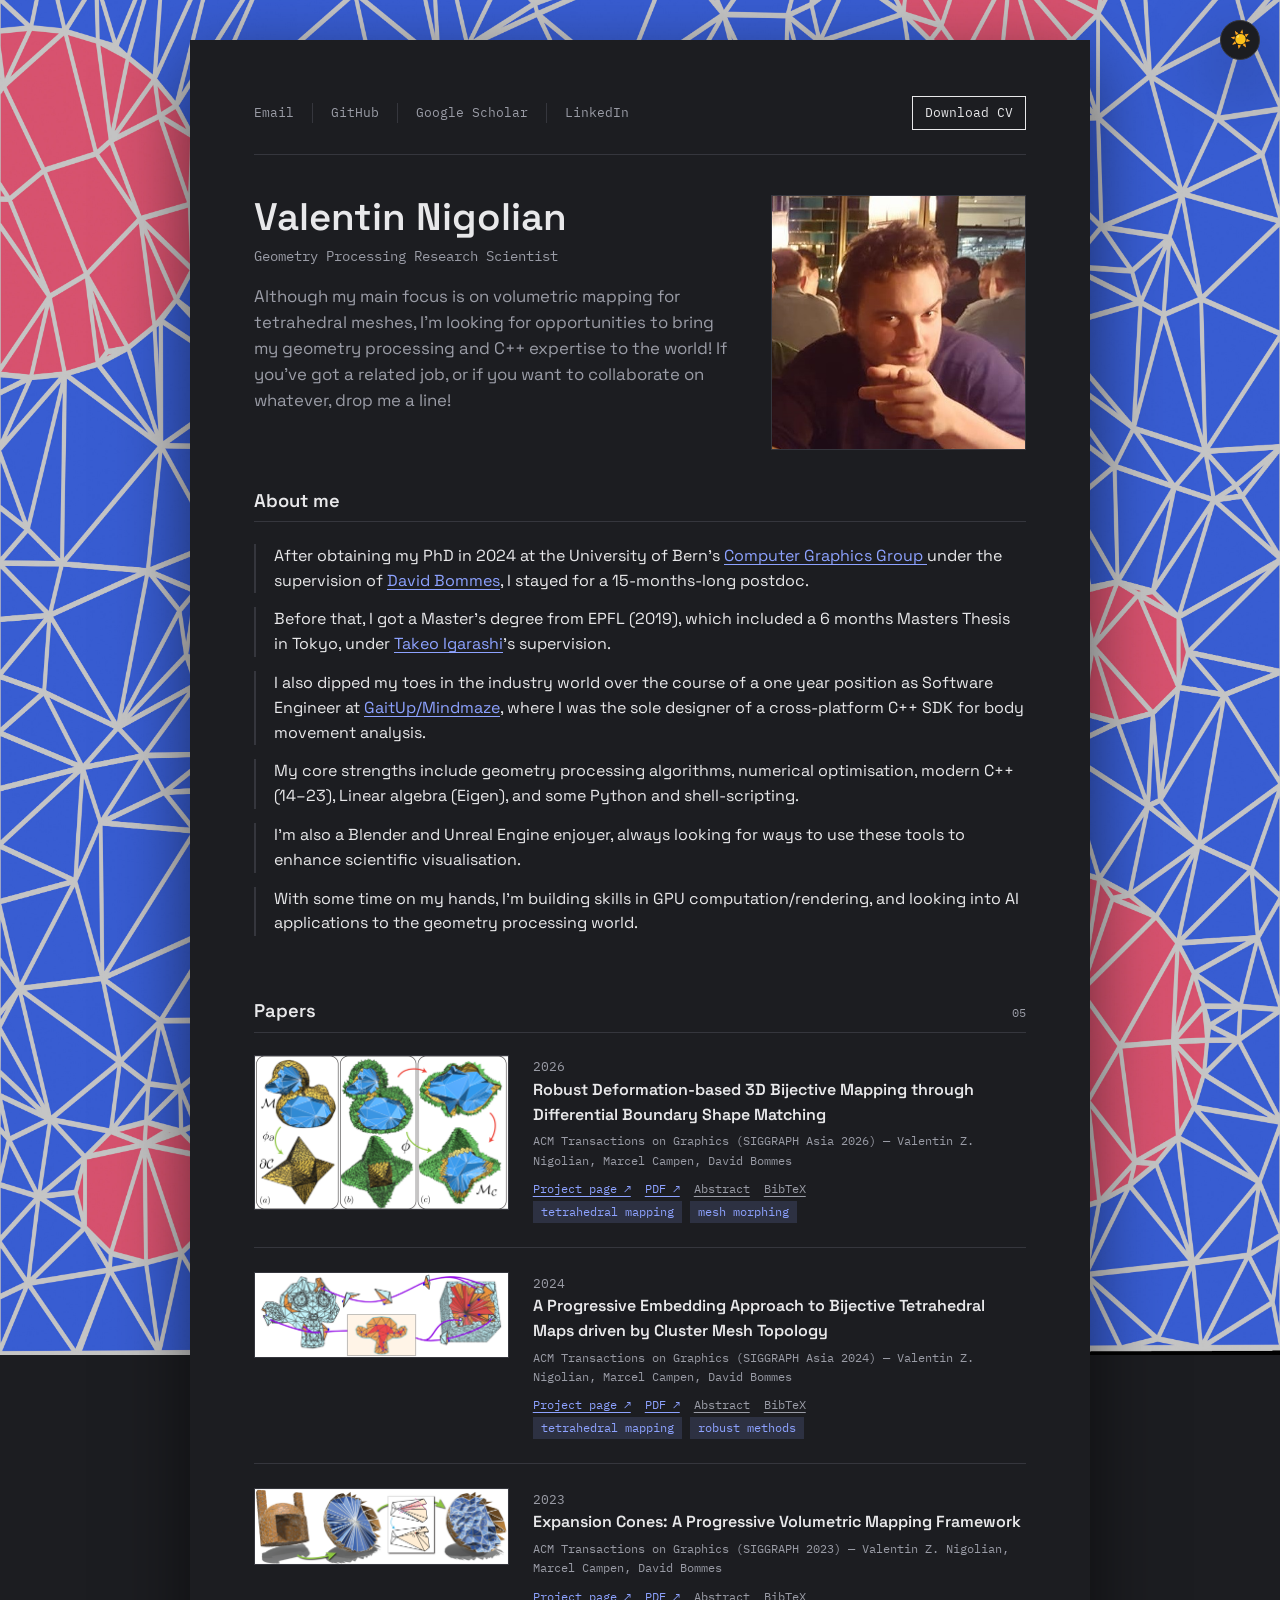
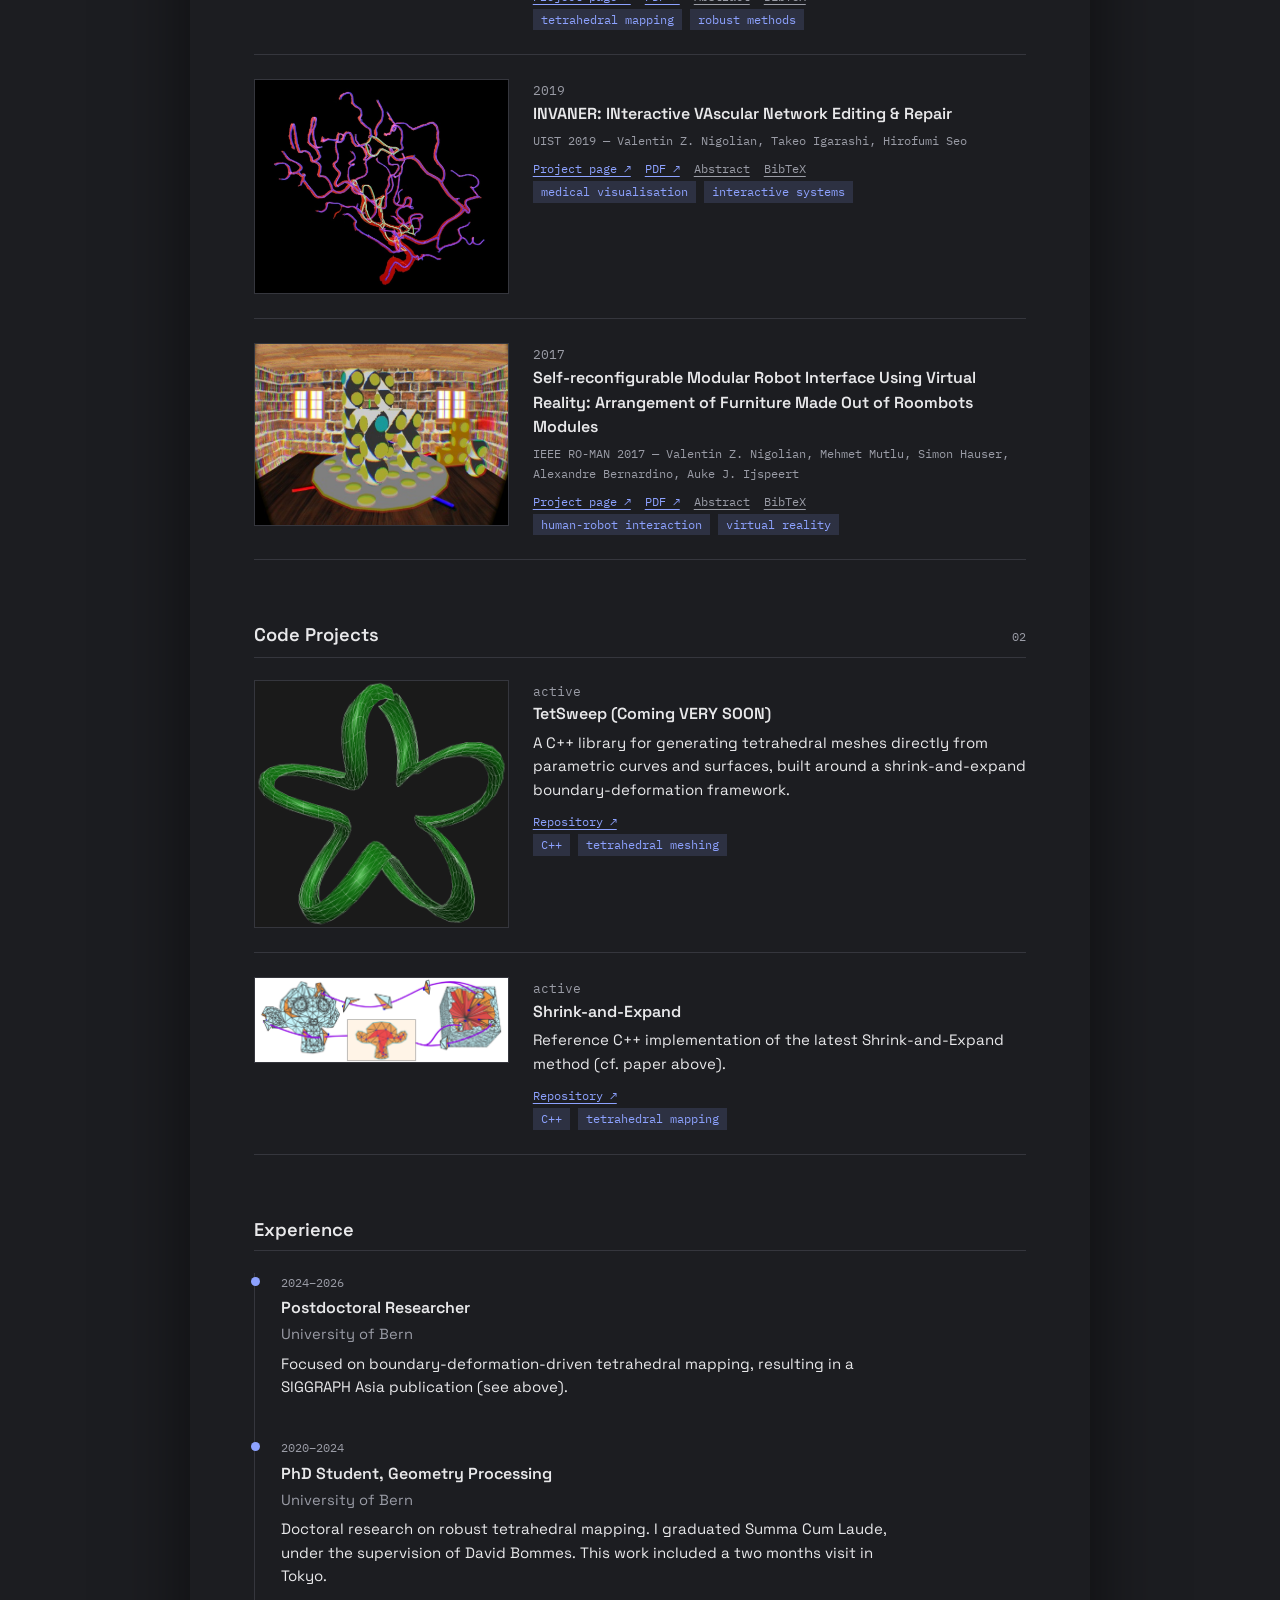
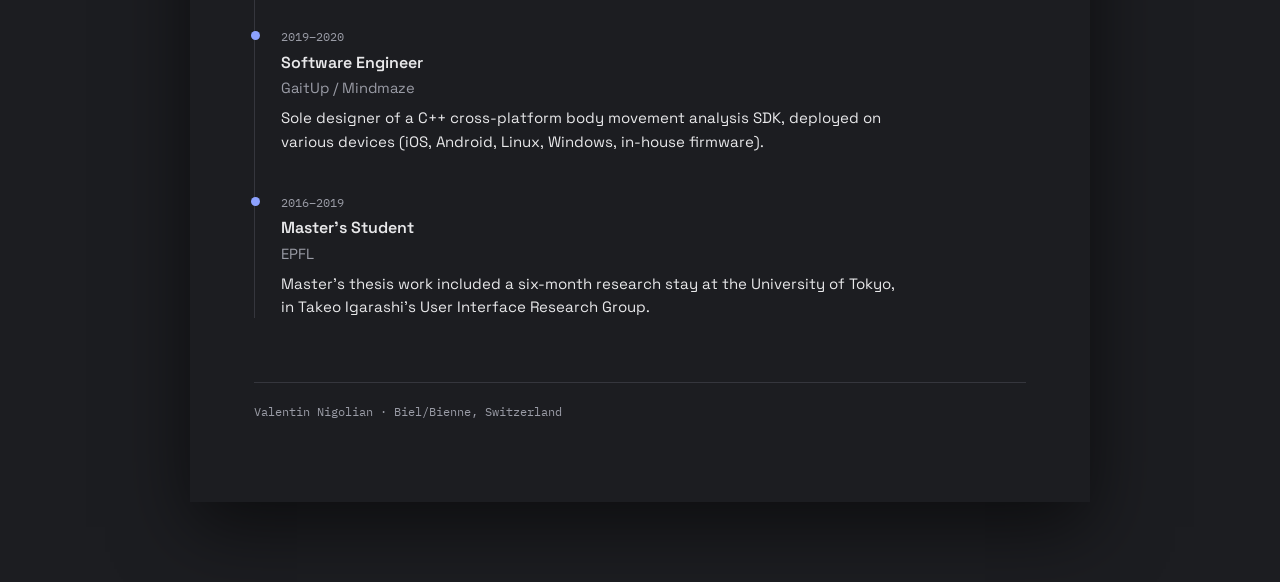
==== index.html @ 50a34280 "v1 ready (again I guess?)" ====
<!DOCTYPE html>
<html lang="en">
<head>
<meta charset="UTF-8" />
<meta name="viewport" content="width=device-width, initial-scale=1.0" />
<title>Valentin Nigolian — Digital Geometry & Geometry Processing</title>
<meta name="description" content="Valentin Nigolian — research on volumetric mapping for tetrahedral meshes, and C++ engineering for geometry processing." />
<link rel="preconnect" href="https://fonts.googleapis.com" />
<link rel="preconnect" href="https://fonts.gstatic.com" crossorigin />
<link href="https://fonts.googleapis.com/css2?family=Space+Grotesk:wght@400;500;600&family=IBM+Plex+Mono:wght@400;500&display=swap" rel="stylesheet" />
<link rel="stylesheet" href="styles.css" />
<script>
  // Applied before first paint so there's no flash of the wrong theme.
  // Dark is the default whenever the person hasn't chosen one before.
  (function () {
    var saved = localStorage.getItem("theme");
    document.documentElement.dataset.theme = saved === "light" ? "light" : "dark";
  })();
</script>
</head>
<body>

<button id="theme-toggle" class="theme-toggle" type="button" aria-label="Switch between light and dark theme">🌙</button>

<main>
  <div class="content">

    <div class="topbar mono" id="topbar"></div>

    <div class="hero">
      <div>
        <h1 data-site-name></h1>
        <div class="hero-role mono" data-site-role></div>
        <p class="tagline" data-site-tagline></p>
      </div>
      <div class="hero-visuals">
        <div class="profile-pic-wrap">
          <img id="profile-pic" src="images/black_square.png" alt="" />
        </div>
      </div>
    </div>

    <section id="about" aria-labelledby="about-h">
      <div class="section-heading">
        <h2 id="about-h">About me</h2>
      </div>
      <ul class="about-list" id="about-list"></ul>
    </section>

    <section id="papers" aria-labelledby="papers-h">
      <div class="section-heading">
        <h2 id="papers-h">Papers</h2>
        <span class="section-count mono" id="papers-count">00</span>
      </div>
      <div class="entry-list" id="papers-list"></div>
    </section>

    <section id="code-projects" aria-labelledby="code-projects-h">
      <div class="section-heading">
        <h2 id="code-projects-h">Code Projects</h2>
        <span class="section-count mono" id="code-projects-count">00</span>
      </div>
      <div class="entry-list" id="code-projects-list"></div>
    </section>

    <section id="awards" aria-labelledby="awards-h">
      <div class="section-heading">
        <h2 id="awards-h">Awards & Funding</h2>
        <span class="section-count mono" id="awards-count">00</span>
      </div>
      <div class="entry-list" id="awards-list"></div>
    </section>

    <section id="experience" aria-labelledby="experience-h">
      <div class="section-heading">
        <h2 id="experience-h">Experience</h2>
      </div>
      <div class="timeline" id="experience-timeline"></div>
    </section>

    <footer>
      <span data-site-name></span> · Biel/Bienne, Switzerland
    </footer>

  </div>
</main>

<script src="data.js"></script>
<script src="script.js"></script>
</body>
</html>
---- styles.css ----
/* ---------------------------------------------------------------------
   Tokens — dark theme is the default; [data-theme="light"] overrides
   below. Everything else in this file reads these variables rather than
   hardcoding colors, so the whole page (including the center column)
   follows whichever theme is active.
--------------------------------------------------------------------- */
:root {
  --paper: #1c1d21;
  --paper-alt: #26272c;
  --ink: #e8e8ea;
  --muted: #9a9ca6;
  --line: #35363d;
  --accent: #8da2ff;
  --accent-dim: #8da2ff26;

  /* Tint laid over the backdrop image so it stays legible/muted behind
     the center column, regardless of the image's own colors. */
  --backdrop-tint: rgba(10, 10, 12, 0.0);
  --content-shadow: 0 25px 70px rgba(0, 0, 0, 0.55);

  --font-display: "Space Grotesk", -apple-system, BlinkMacSystemFont, sans-serif;
  --font-mono: "IBM Plex Mono", ui-monospace, SFMono-Regular, Menlo, monospace;

  /* Ideal max width of the whole centered column on a wide screen — nav,
     hero, about, and every entry row (image + text) all size off this one
     value. Tweak this single number to make the page narrower or wider;
     the entry thumbnail stays exactly 1/3 of it automatically. */
  --content-w: 900px;
  --gutter: clamp(24px, 5vw, 64px);
}

:root[data-theme="light"] {
  --paper: #fafaf8;
  --paper-alt: #f1f1ec;
  --ink: #17181c;
  --muted: #6b6d76;
  --line: #dcdcd6;
  --accent: #2648d6;
  --accent-dim: #2648d61a;

  --backdrop-tint: rgba(255, 255, 255, 0);
  --content-shadow: 0 25px 70px rgba(0, 0, 0, 0.15);
}

* {
  box-sizing: border-box;
}

html {
  -webkit-text-size-adjust: 100%;
  scroll-behavior: smooth;
}

@media (prefers-reduced-motion: reduce) {
  html {
    scroll-behavior: auto;
  }
}

body {
  margin: 0;
  color: var(--ink);
  font-family: var(--font-display);
  font-size: 16px;
  line-height: 1.55;

  /* Placeholder backdrop — swap the url() for your own image whenever
     you have one; nothing else needs to change. The tint keeps it muted
     behind the (opaque) center column and adapts with the theme. */
  background-color: var(--paper);
  background-image: linear-gradient(var(--backdrop-tint), var(--backdrop-tint)),
    url("images/bg-placeholder.jpg");
  background-size: cover;
  background-position: center;
  background-attachment: fixed;
  background-repeat: no-repeat;
}

img {
  max-width: 100%;
  display: block;
}

a {
  color: var(--accent);
  text-decoration-thickness: 1px;
  text-underline-offset: 3px;
}

a:hover {
  text-decoration-thickness: 2px;
}

:focus-visible {
  outline: 2px solid var(--accent);
  outline-offset: 3px;
}

h1, h2, h3 {
  font-family: var(--font-display);
  line-height: 1.15;
  margin: 0;
  font-weight: 600;
}

p {
  margin: 0 0 1em;
  max-width: 62ch;
}

.mono {
  font-family: var(--font-mono);
}

/* ---------------------------------------------------------------------
   Layout shell: centered single content column
--------------------------------------------------------------------- */
main {
  width: 100%;
  padding: 40px var(--gutter) 80px;
}

.content {
  max-width: var(--content-w);
  margin: 0 auto;
  background: var(--paper);
  box-shadow: var(--content-shadow);
  padding: 56px var(--gutter) 80px;
}

@media (max-width: 860px) {
  main {
    padding: 20px var(--gutter) 40px;
  }
  .content {
    padding-top: 32px;
  }
}

/* ---------------------------------------------------------------------
   Theme toggle — fixed corner button, dark is the default theme
--------------------------------------------------------------------- */
.theme-toggle {
  position: fixed;
  top: 20px;
  right: 20px;
  z-index: 10;
  width: 40px;
  height: 40px;
  border-radius: 50%;
  border: 1px solid var(--line);
  background: var(--paper);
  color: var(--ink);
  font-size: 1.05rem;
  line-height: 1;
  cursor: pointer;
  display: flex;
  align-items: center;
  justify-content: center;
  box-shadow: var(--content-shadow);
}

.theme-toggle:hover {
  border-color: var(--accent);
}

/* ---------------------------------------------------------------------
   Top contact bar — email, links, CV, in a horizontal line above the hero
--------------------------------------------------------------------- */
.topbar {
  display: flex;
  flex-wrap: wrap;
  align-items: center;
  gap: 18px;
  padding-bottom: 24px;
  margin-bottom: 40px;
  border-bottom: 1px solid var(--line);
}

.topbar a {
  font-family: var(--font-mono);
  font-size: 0.8rem;
  color: var(--muted);
  text-decoration: none;
  padding-left: 18px;
  border-left: 1px solid var(--line);
}

.topbar a:first-child {
  padding-left: 0;
  border-left: none;
}

.topbar a:hover {
  color: var(--accent);
}

.topbar a.cv-button {
  color: var(--ink);
  border: 1px solid var(--ink);
  padding: 6px 12px;
  margin-left: auto;
}

.topbar a.cv-button:hover {
  background: var(--ink);
  color: var(--paper);
}

/* ---------------------------------------------------------------------
   Hero
--------------------------------------------------------------------- */
.hero {
  display: flex;
  gap: 32px;
  align-items: start;
  margin-bottom: 40px;
}

.hero-visuals {
  display: flex;
  flex: 0 0 33%; /* profile picture column = 1/3 of the content width */
  min-width: 0; /* same fix as .entry-thumb: don't let a real photo's
    intrinsic size override the 33% flex-basis */
  gap: 16px;
}

.profile-pic-wrap {
  width: 100%;
  aspect-ratio: 1 / 1;
  border: 1px solid var(--line);
  overflow: hidden;
  flex-shrink: 0;
}

.profile-pic-wrap img {
  width: 100%;
  height: 100%;
  object-fit: cover;
}

.hero h1 {
  font-size: clamp(1.8rem, 3vw, 2.4rem);
  margin-bottom: 6px;
}

.hero-role {
  color: var(--muted);
  font-size: 0.9rem;
  margin-bottom: 16px;
}

.hero .tagline {
  color: var(--muted);
  font-size: 1.05rem;
  max-width: 52ch;
}

@media (max-width: 640px) {
  .hero {
    flex-direction: column;
  }
  .hero-visuals {
    order: -1;
    flex-basis: auto;
    width: 33%;
  }
}

@media (max-width: 860px) {
  section {
    scroll-margin-top: 72px;
  }
}

/* ---------------------------------------------------------------------
   Sections
--------------------------------------------------------------------- */
section {
  margin-bottom: 64px;
}

.section-heading {
  display: flex;
  align-items: baseline;
  justify-content: space-between;
  border-bottom: 1px solid var(--line);
  padding-bottom: 10px;
  margin-bottom: 22px;
}

.section-heading h2 {
  font-size: 1.15rem;
}

.section-count {
  font-family: var(--font-mono);
  font-size: 0.78rem;
  color: var(--muted);
}

/* About */
.about-list {
  margin: 0;
  padding: 0;
  list-style: none;
  display: flex;
  flex-direction: column;
  gap: 14px;
}

.about-list li {
  padding-left: 18px;
  border-left: 2px solid var(--line);
}

/* Bibliographic list rows: papers, projects, awards */
.entry-list {
  display: flex;
  flex-direction: column;
}

.entry {
  padding: 24px 0;
  border-bottom: 1px solid var(--line);
  display: flex;
  align-items: flex-start;
  gap: 24px;
}

.entry-main {
  flex: 1;
  min-width: 0; /* let text wrap/shrink instead of overflowing the row */
}

.entry-thumb {
  flex: 0 0 33%; /* fixed one-third of the row width, always — a wide
    image no longer pushes the text below it, since the two sit in
    separate flex columns rather than the text flowing/wrapping around
    a float. */
  /* Flex items default to min-width:auto, which for a replaced element
     like <img> resolves to its own intrinsic (natural pixel) size — that
     silently overrides flex-basis as a floor, so a large real photo would
     balloon past 33% and squeeze the text to nothing. min-width:0 removes
     that floor so flex-basis:33% is actually what wins. */
  min-width: 0;
  /* height is intentionally NOT set: with only width fixed, the browser
     computes height purely from the image's own intrinsic aspect ratio,
     so nothing is ever cropped or stretched — a wide image just ends up
     shorter, a tall one ends up taller, exactly as it should. */
  border: 1px solid var(--line);
  background: var(--paper-alt);
}

@media (max-width: 560px) {
  .entry {
    flex-direction: column;
  }
  .entry-thumb {
    flex-basis: auto;
    width: 100%;
  }
}

.entry:first-child {
  padding-top: 0;
}

.entry-year {
  font-family: var(--font-mono);
  font-size: 0.82rem;
  color: var(--muted);
  padding-top: 2px;
}

.entry-title {
  font-size: 1rem;
  font-weight: 600;
  margin-bottom: 4px;
}

.entry-meta {
  font-family: var(--font-mono);
  font-size: 0.78rem;
  color: var(--muted);
  margin-bottom: 6px;
}

.entry-desc {
  font-size: 0.94rem;
  color: var(--ink);
  margin-bottom: 8px;
}

.entry-tags {
  display: flex;
  flex-wrap: wrap;
  gap: 8px;
}

.tag {
  font-family: var(--font-mono);
  font-size: 0.72rem;
  color: var(--accent);
  background: var(--accent-dim);
  padding: 2px 8px;
}

.entry-links a {
  font-family: var(--font-mono);
  font-size: 0.78rem;
  margin-right: 14px;
}

.entry-toggle {
  font-family: var(--font-mono);
  font-size: 0.78rem;
  color: var(--muted);
  background: none;
  border: none;
  padding: 0;
  margin-right: 14px;
  cursor: pointer;
  text-decoration: underline;
  text-decoration-thickness: 1px;
  text-underline-offset: 3px;
}

.entry-toggle:hover {
  color: var(--accent);
}

.entry-panel {
  margin-top: 12px;
  padding: 14px 16px;
  background: var(--paper-alt);
  border: 1px solid var(--line);
}

.entry-panel p {
  margin: 0;
  font-size: 0.9rem;
  max-width: none;
}

.entry-bibtex {
  margin: 0 0 10px;
  padding: 0;
  font-size: 0.76rem;
  line-height: 1.5;
  white-space: pre;
  overflow-x: auto;
  color: var(--ink);
}

.entry-copy {
  font-family: var(--font-mono);
  font-size: 0.72rem;
  color: var(--ink);
  background: var(--paper);
  border: 1px solid var(--ink);
  padding: 4px 10px;
  cursor: pointer;
}

.entry-copy:hover {
  background: var(--ink);
  color: var(--paper);
}

.entry.is-archived {
  opacity: 0.55;
}

/* Timeline (Experience — genuinely sequential) */
.timeline {
  position: relative;
  padding-left: 26px;
  border-left: 1px solid var(--line);
}

.timeline-item {
  position: relative;
  padding-bottom: 32px;
}

.timeline-item:last-child {
  padding-bottom: 0;
}

.timeline-item::before {
  content: "";
  position: absolute;
  left: -30px;
  top: 4px;
  width: 9px;
  height: 9px;
  background: var(--accent);
  border-radius: 50%;
}

.timeline-dates {
  font-family: var(--font-mono);
  font-size: 0.78rem;
  color: var(--muted);
  margin-bottom: 4px;
}

.timeline-role {
  font-weight: 600;
  margin-bottom: 2px;
}

.timeline-org {
  color: var(--muted);
  font-size: 0.92rem;
  margin-bottom: 6px;
}

footer {
  border-top: 1px solid var(--line);
  padding-top: 20px;
  margin-top: 40px;
  font-family: var(--font-mono);
  font-size: 0.76rem;
  color: var(--muted);
}

@media (prefers-reduced-motion: reduce) {
  * {
    animation-duration: 0.001ms !important;
    transition-duration: 0.001ms !important;
  }
}
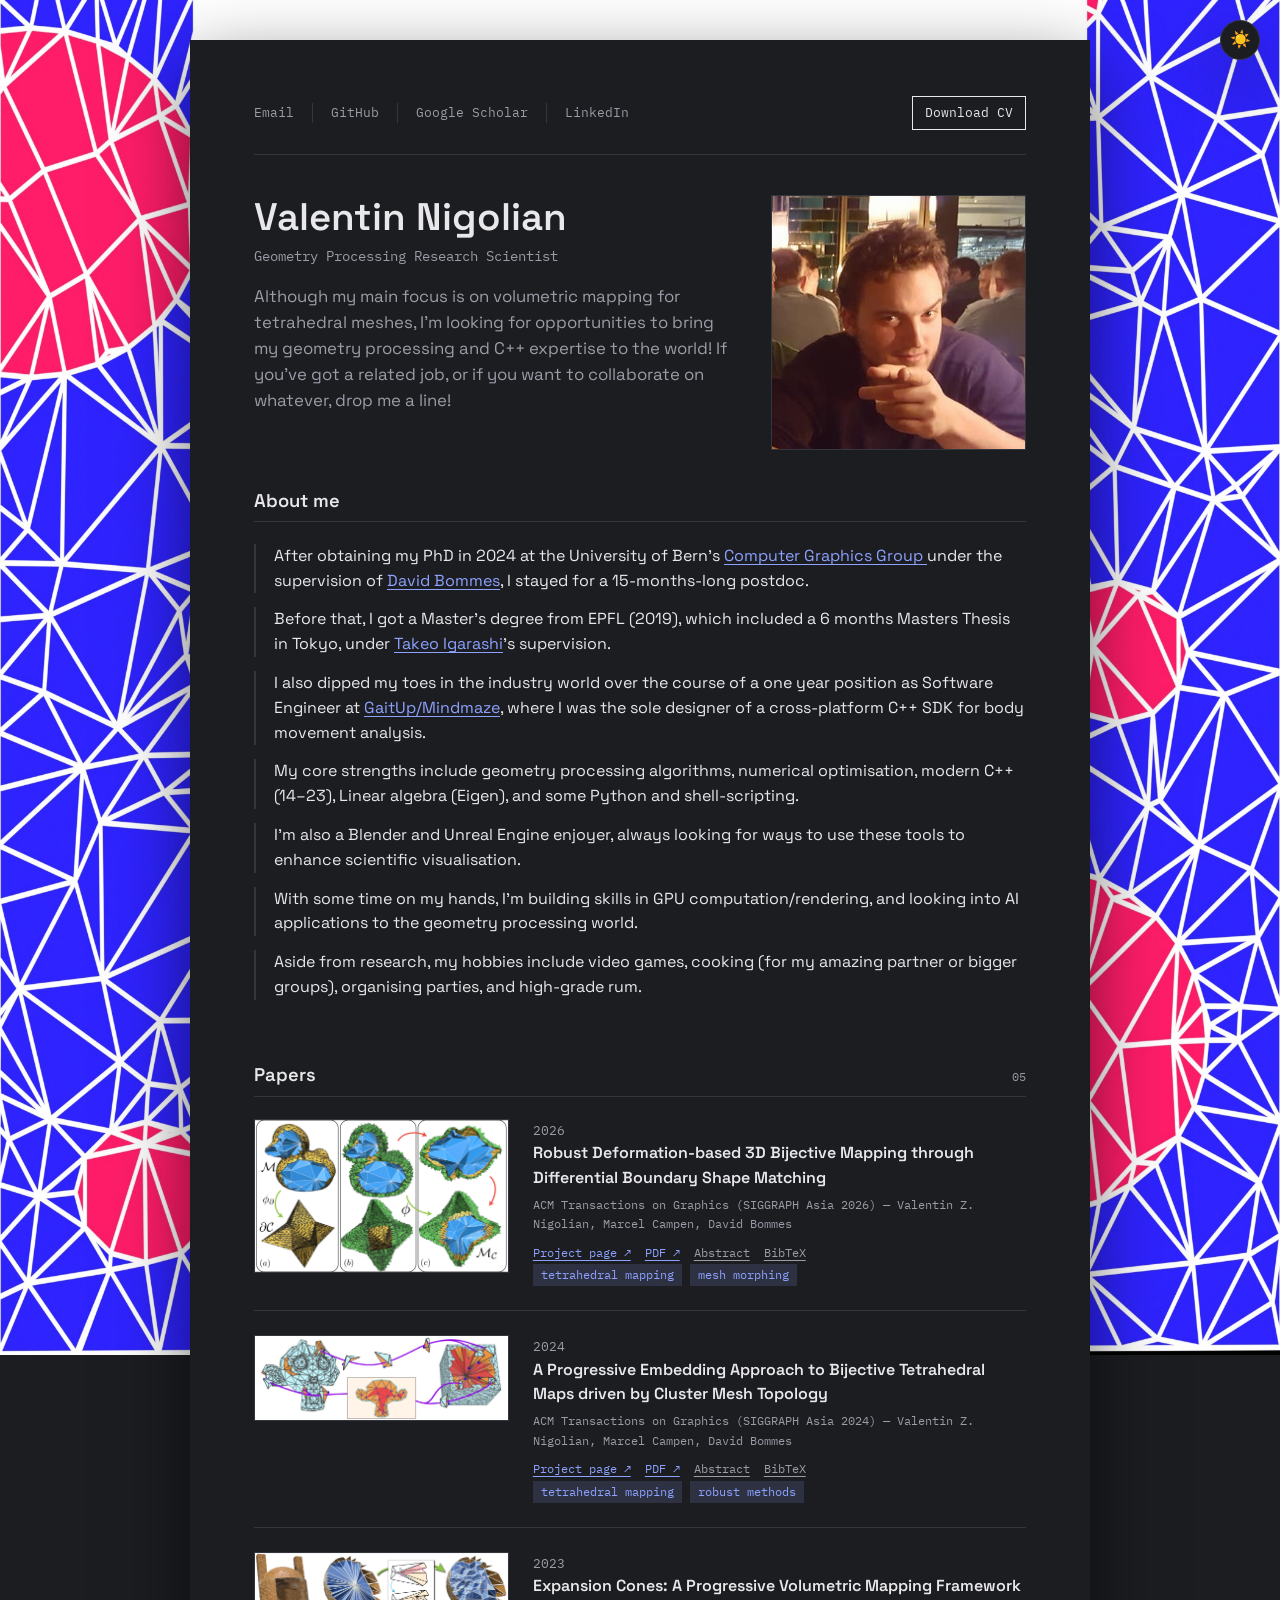
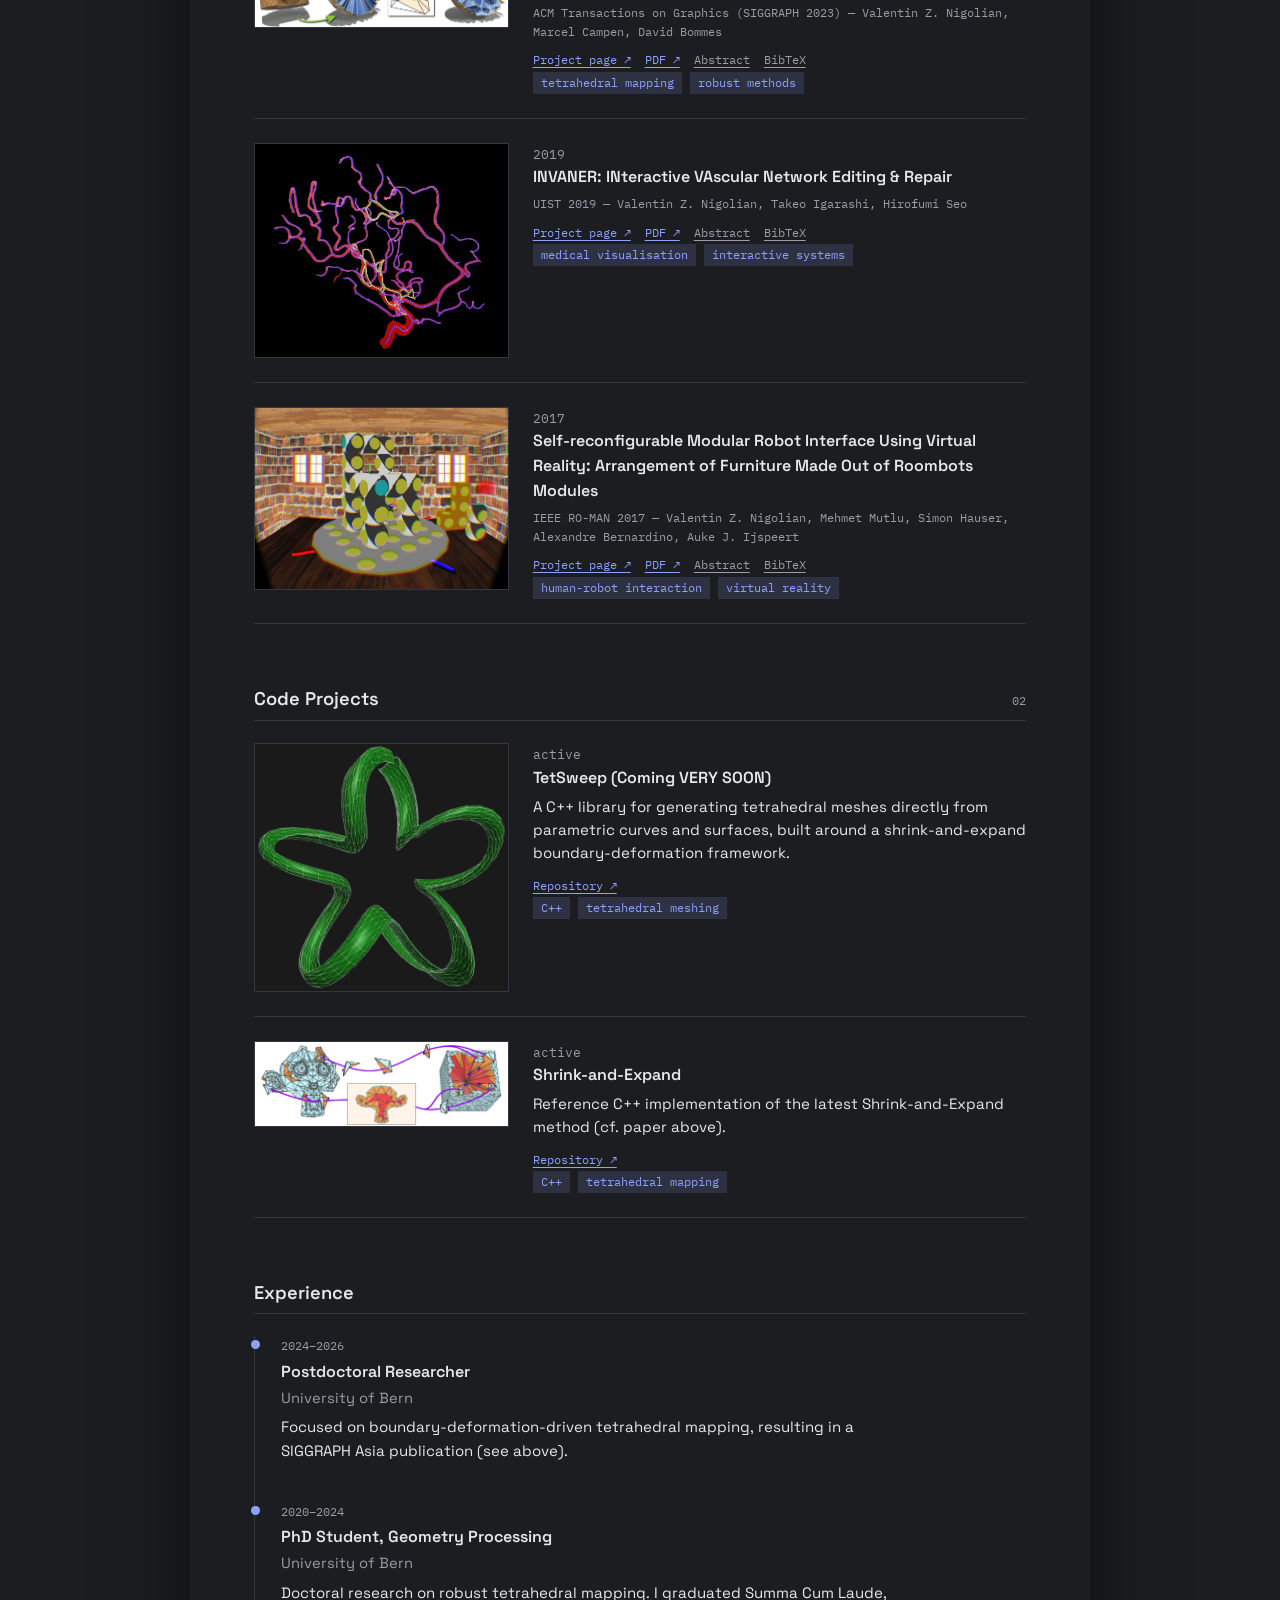
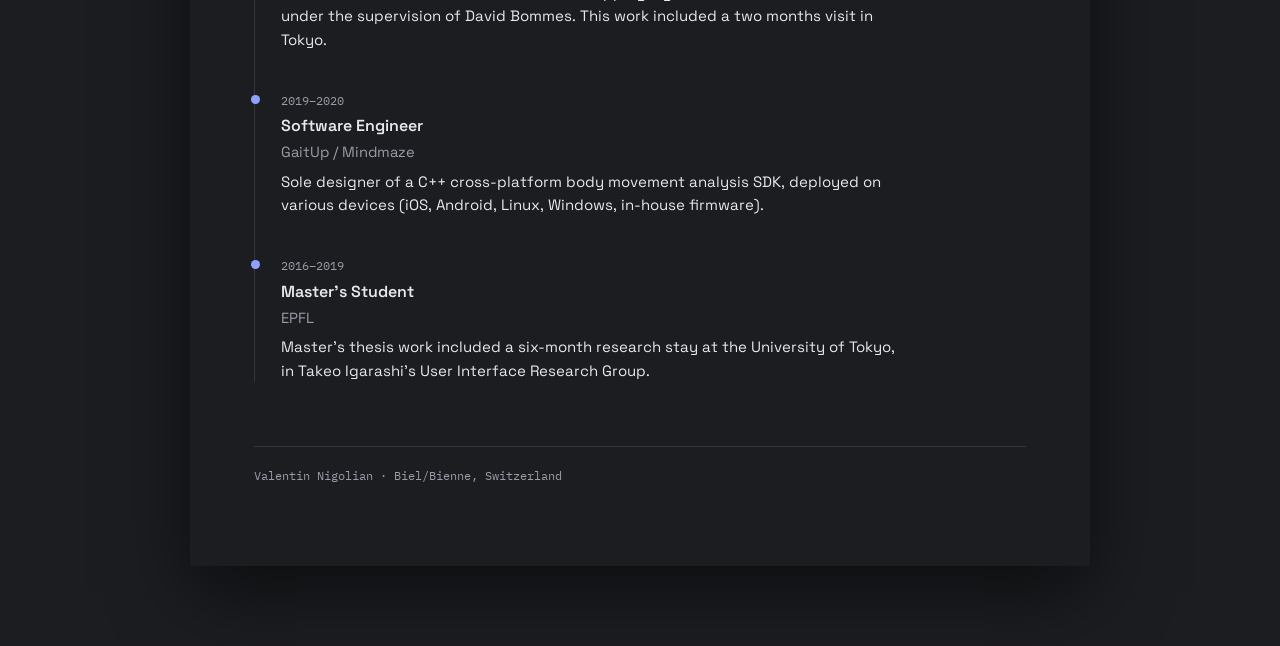
==== commit c3bba3a8: "added hobby about me section, and lowered bg res" ====
--- a/index.html
+++ b/index.html
@@ -9,6 +9,7 @@
 <link rel="preconnect" href="https://fonts.gstatic.com" crossorigin />
 <link href="https://fonts.googleapis.com/css2?family=Space+Grotesk:wght@400;500;600&family=IBM+Plex+Mono:wght@400;500&display=swap" rel="stylesheet" />
 <link rel="stylesheet" href="styles.css" />
+<link rel="preload" as="image" href="images/bg.jpg" fetchpriority="high" />
 <script>
   // Applied before first paint so there's no flash of the wrong theme.
   // Dark is the default whenever the person hasn't chosen one before.
--- a/styles.css
+++ b/styles.css
@@ -69,7 +69,7 @@
      behind the (opaque) center column and adapts with the theme. */
   background-color: var(--paper);
   background-image: linear-gradient(var(--backdrop-tint), var(--backdrop-tint)),
-    url("images/bg-placeholder.jpg");
+    url("images/bg.jpg");
   background-size: cover;
   background-position: center;
   background-attachment: fixed;
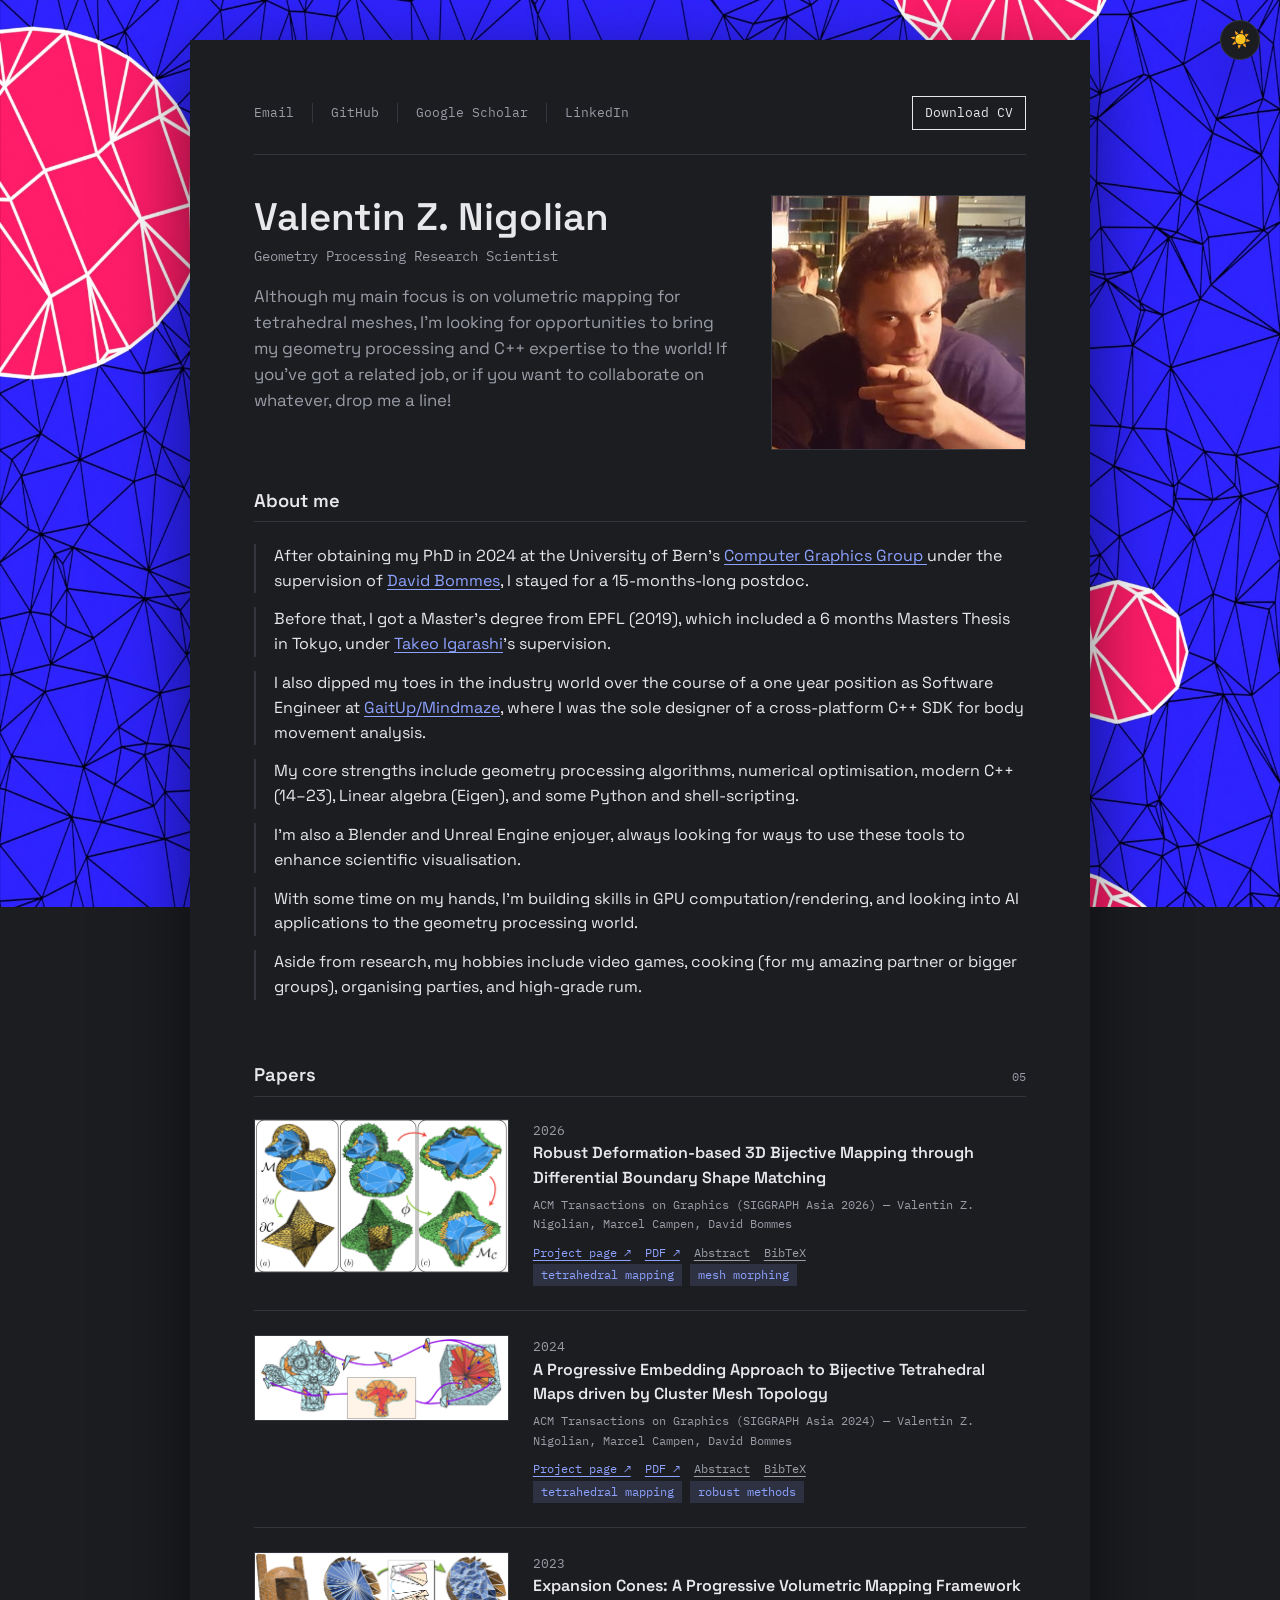
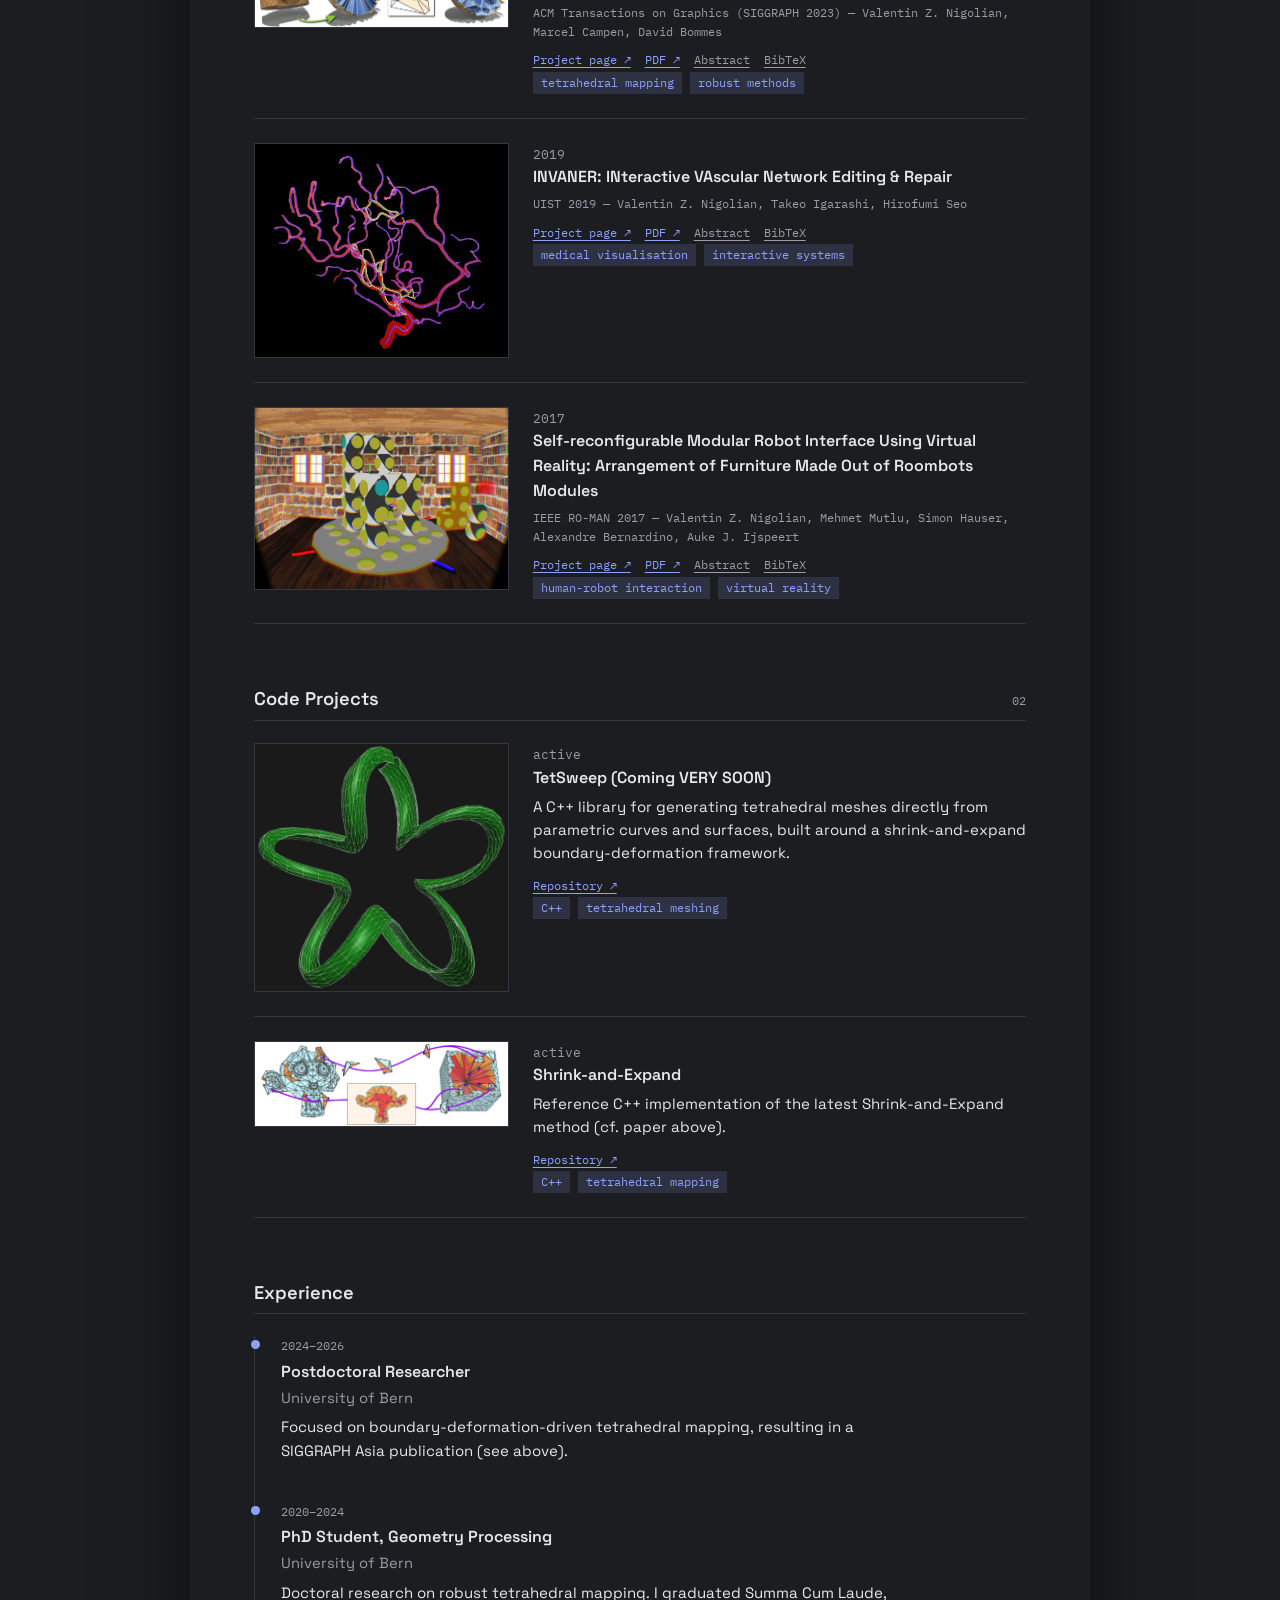
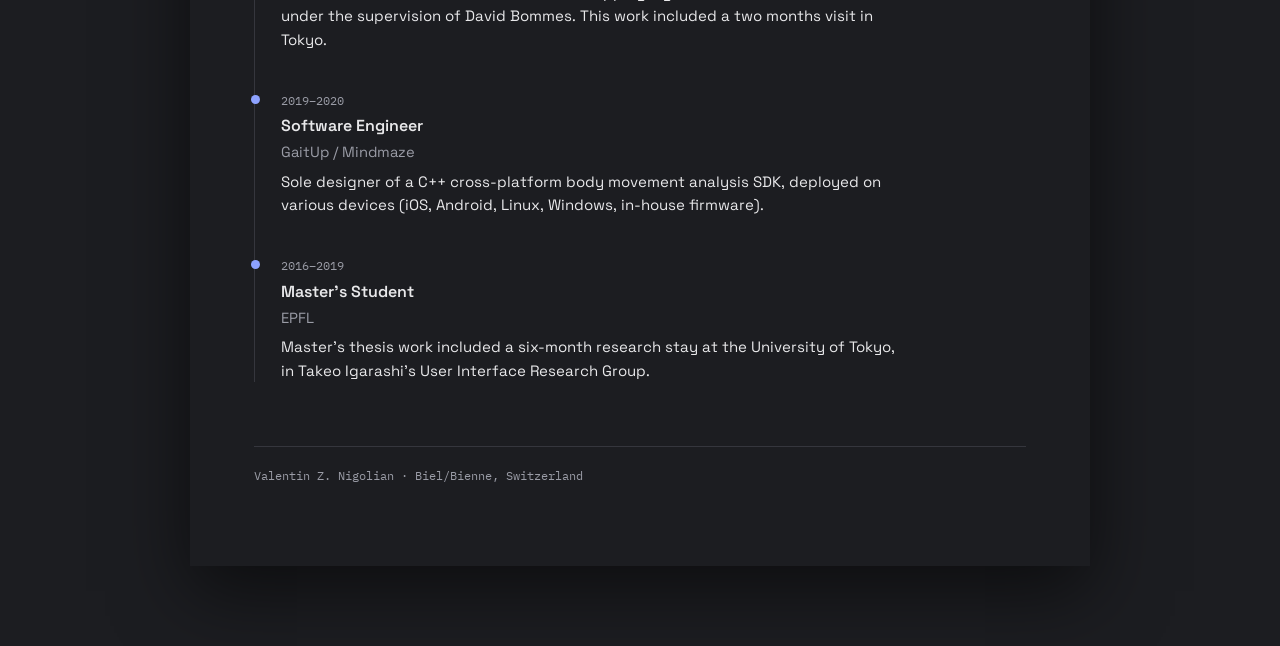
==== commit af936d48: "now using one background per theme" ====
--- a/index.html
+++ b/index.html
@@ -3,13 +3,21 @@
 <head>
 <meta charset="UTF-8" />
 <meta name="viewport" content="width=device-width, initial-scale=1.0" />
-<title>Valentin Nigolian — Digital Geometry & Geometry Processing</title>
+<title>Valentin Z. Nigolian — Geometry Processing Researcher</title>
 <meta name="description" content="Valentin Nigolian — research on volumetric mapping for tetrahedral meshes, and C++ engineering for geometry processing." />
 <link rel="preconnect" href="https://fonts.googleapis.com" />
 <link rel="preconnect" href="https://fonts.gstatic.com" crossorigin />
 <link href="https://fonts.googleapis.com/css2?family=Space+Grotesk:wght@400;500;600&family=IBM+Plex+Mono:wght@400;500&display=swap" rel="stylesheet" />
 <link rel="stylesheet" href="styles.css" />
-<link rel="preload" as="image" href="images/bg.jpg" fetchpriority="high" />
+<!-- Backdrop image: preloaded so the browser starts fetching it right
+     away instead of waiting to parse styles.css first, which is what
+     caused the visible pop-in. This preloads the DARK image since dark
+     is the default theme — someone who has chosen light before will
+     load images/bg-light.jpg a moment later instead (no preload for
+     that one, since we can't know their saved choice this early without
+     giving up the preload's head start). Update this path if you rename
+     images/bg-dark.jpg. -->
+<link rel="preload" as="image" href="images/bg-dark.jpg" fetchpriority="high" />
 <script>
   // Applied before first paint so there's no flash of the wrong theme.
   // Dark is the default whenever the person hasn't chosen one before.
--- a/styles.css
+++ b/styles.css
@@ -17,6 +17,9 @@
      the center column, regardless of the image's own colors. */
   --backdrop-tint: rgba(10, 10, 12, 0.0);
   --content-shadow: 0 25px 70px rgba(0, 0, 0, 0.55);
+  /* Swap these two filenames for your own dark/light backdrop images —
+     nothing else needs to change, the toggle already switches this. */
+  --bg-image: url("images/bg-dark.jpg");
 
   --font-display: "Space Grotesk", -apple-system, BlinkMacSystemFont, sans-serif;
   --font-mono: "IBM Plex Mono", ui-monospace, SFMono-Regular, Menlo, monospace;
@@ -38,8 +41,9 @@
   --accent: #2648d6;
   --accent-dim: #2648d61a;
 
-  --backdrop-tint: rgba(255, 255, 255, 0);
+  --backdrop-tint: rgba(255, 255, 255, 0.0);
   --content-shadow: 0 25px 70px rgba(0, 0, 0, 0.15);
+  --bg-image: url("images/bg-light.jpg");
 }
 
 * {
@@ -64,12 +68,20 @@
   font-size: 16px;
   line-height: 1.55;
 
-  /* Placeholder backdrop — swap the url() for your own image whenever
-     you have one; nothing else needs to change. The tint keeps it muted
-     behind the (opaque) center column and adapts with the theme. */
+  /* Placeholder backdrop — one image per theme, via --bg-image (declared
+     per theme up in :root / [data-theme="light"] above). Swap those two
+     url()s for your own images whenever you have them; nothing else
+     needs to change. The tint keeps it muted behind the (opaque) center
+     column and adapts with the theme. */
   background-color: var(--paper);
-  background-image: linear-gradient(var(--backdrop-tint), var(--backdrop-tint)),
-    url("images/bg.jpg");
+  background-image: linear-gradient(var(--backdrop-tint), var(--backdrop-tint)), var(--bg-image);
+  /* "cover" is the only setting that guarantees the image always fills
+     the full viewport with zero letterbox bands, on any window shape —
+     it scales up whichever dimension is short, then crops the other.
+     Trade-off: which side gets cropped (and how much) shifts with the
+     window's aspect ratio, so a wide window may crop the sides while a
+     narrow one crops top/bottom instead. There's no setting that avoids
+     all cropping AND guarantees full coverage on every window shape. */
   background-size: cover;
   background-position: center;
   background-attachment: fixed;
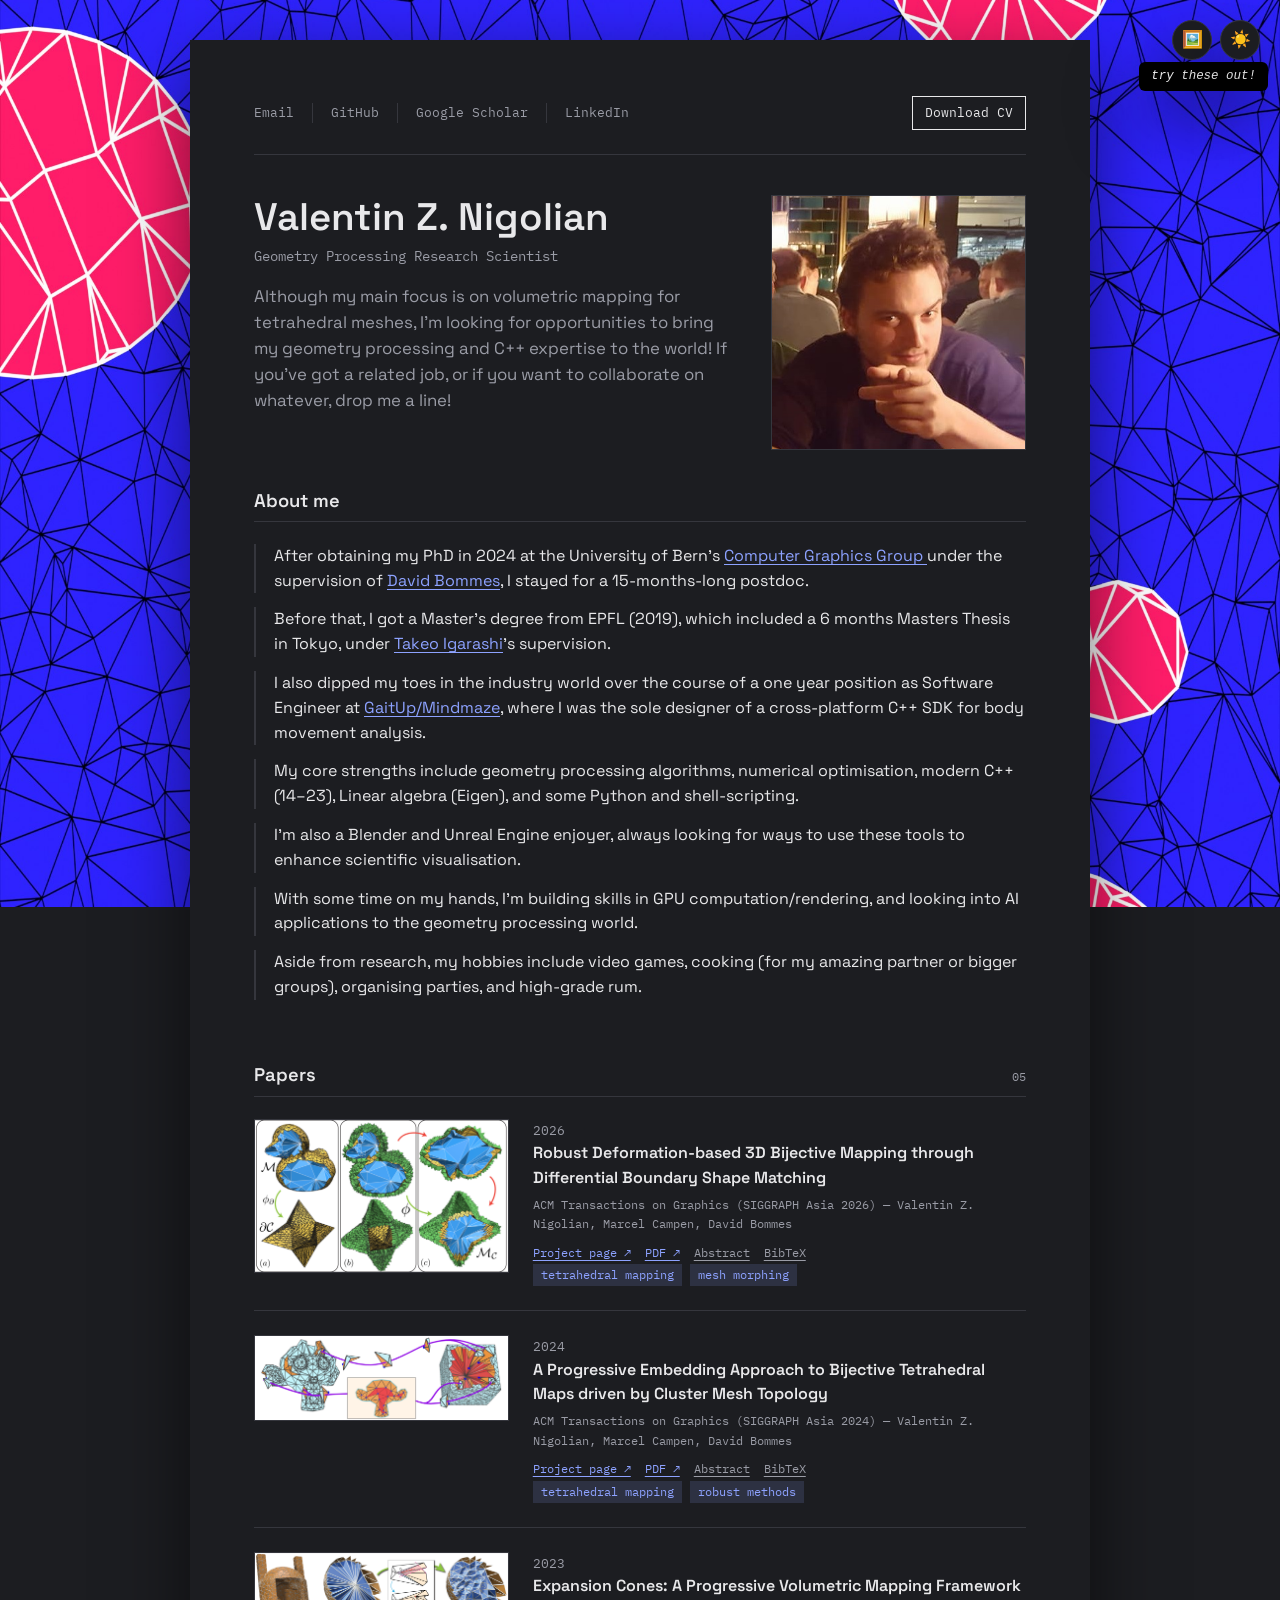
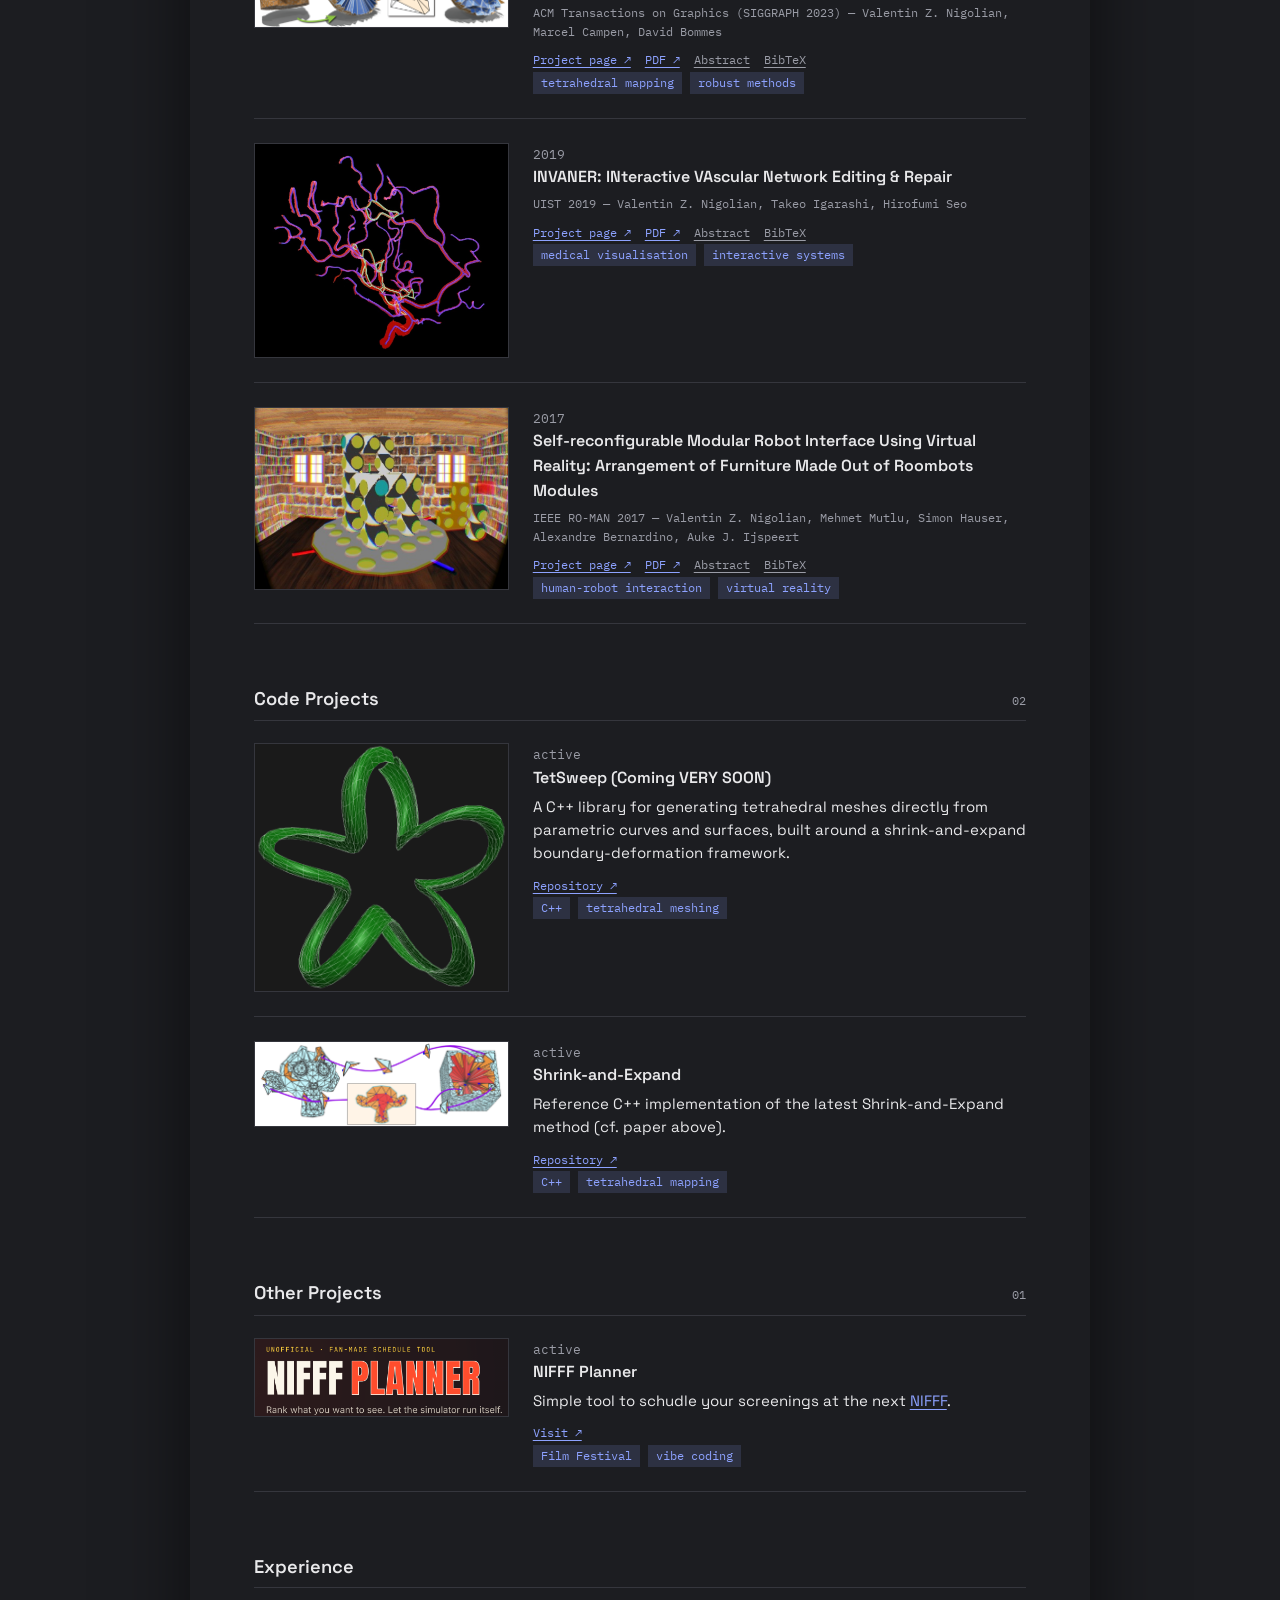
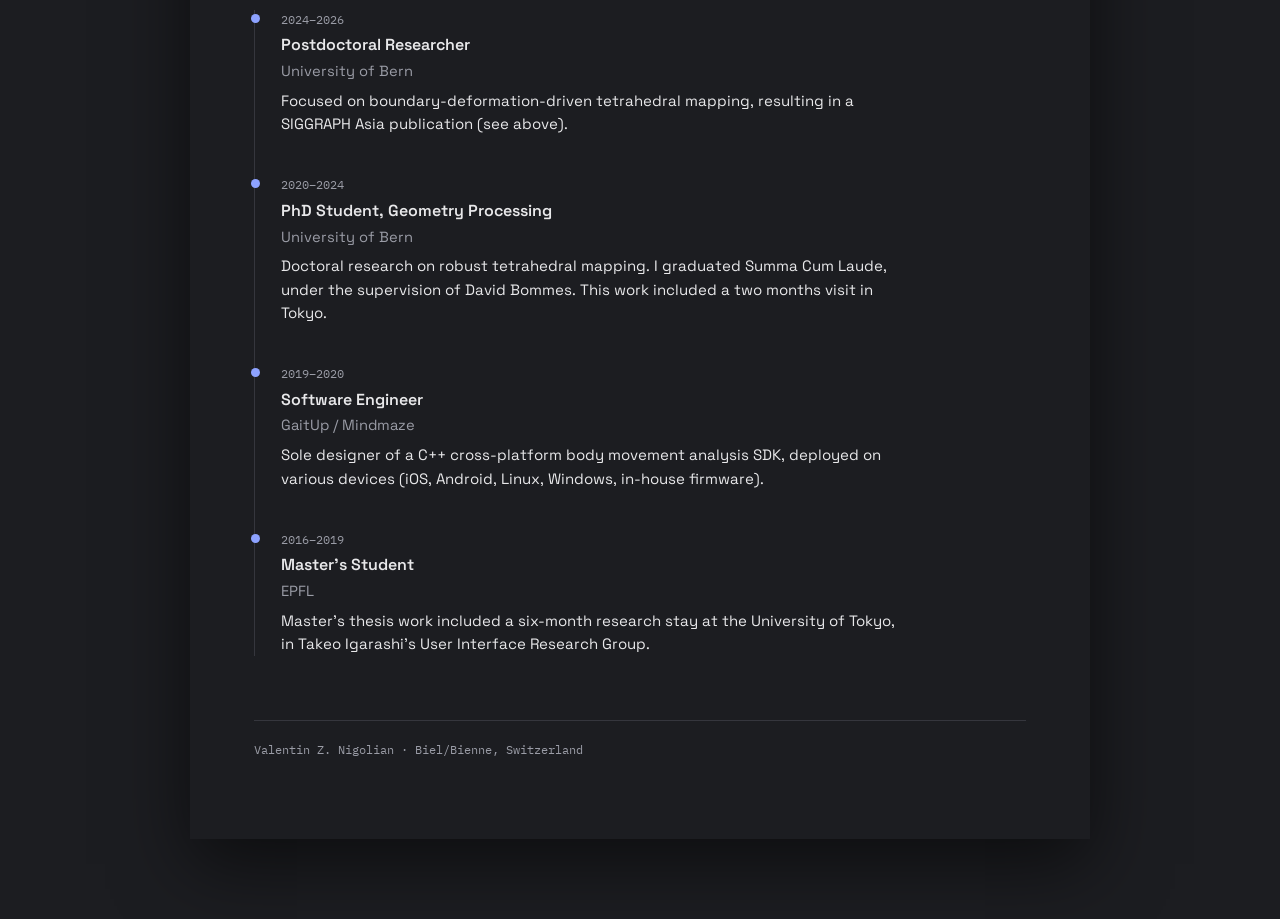
==== commit c823fc90: "added background shenanigans and 'other projects' section" ====
--- a/index.html
+++ b/index.html
@@ -29,7 +29,47 @@
 </head>
 <body>
 
+<!-- Interactive backdrop: hidden (display:none) in "image" mode, where the
+     plain CSS background-image above shows through instead. See
+     background-live.js for the Voronoi/Delaunay logic. -->
+<canvas id="bg-canvas" aria-hidden="true"></canvas>
+
+<button id="bg-mode-toggle" class="theme-toggle bg-mode-toggle" type="button" aria-label="Switch backdrop mode">🖼️</button>
 <button id="theme-toggle" class="theme-toggle" type="button" aria-label="Switch between light and dark theme">🌙</button>
+
+<!-- Only shown in "voronoi" mode (see applyMode() in background-live.js),
+     sitting right below the two corner buttons. A single on/off setting
+     reads more usably as a checkbox than a lone radio button, which can't
+     be toggled back off by clicking it again. -->
+<div id="voronoi-controls" class="bg-controls-panel" hidden>
+  <label class="bg-controls-row">
+    <input type="checkbox" id="voronoi-smooth-checkbox" />
+    smooth
+  </label>
+  <label class="bg-controls-row">
+    drag
+    <input type="number" id="voronoi-drag-distance" min="1" max="200" step="1" />
+    px
+  </label>
+</div>
+
+<!-- Only shown in "circles" mode. "repulse" is a different kind of
+     smoothing than Voronoi's "smooth": overlapping clusters gently push
+     each other apart instead of relaxing points toward Voronoi-cell
+     centroids. -->
+<div id="circles-controls" class="bg-controls-panel" hidden>
+  <label class="bg-controls-row">
+    <input type="checkbox" id="circle-repulse-checkbox" />
+    repulse
+  </label>
+</div>
+
+<!-- Nudge sitting just below the two corner buttons above; blinks slowly
+     until either button is used, then disappears (and stays hidden, via
+     localStorage). See dismissHint() in background-live.js. -->
+<div id="bg-hint" class="bg-hint" aria-hidden="true">
+  <div class="bg-hint-box">try these out!</div>
+</div>
 
 <main>
   <div class="content">
@@ -72,6 +112,14 @@
       <div class="entry-list" id="code-projects-list"></div>
     </section>
 
+    <section id="other-projects" aria-labelledby="other-projects-h">
+      <div class="section-heading">
+        <h2 id="other-projects-h">Other Projects</h2>
+        <span class="section-count mono" id="other-projects-count">00</span>
+      </div>
+      <div class="entry-list" id="other-projects-list"></div>
+    </section>
+
     <section id="awards" aria-labelledby="awards-h">
       <div class="section-heading">
         <h2 id="awards-h">Awards & Funding</h2>
@@ -94,6 +142,8 @@
   </div>
 </main>
 
+<script src="vendor/d3-delaunay.min.js"></script>
+<script src="background-live.js"></script>
 <script src="data.js"></script>
 <script src="script.js"></script>
 </body>
--- a/styles.css
+++ b/styles.css
@@ -138,6 +138,12 @@
   background: var(--paper);
   box-shadow: var(--content-shadow);
   padding: 56px var(--gutter) 80px;
+  /* Explicitly stacked above #bg-canvas (z-index: 0) — see the comment
+     there for why this pair of non-negative z-indices, rather than a
+     negative one on the canvas, is what actually makes the backdrop
+     clickable in its margins while staying behind the visible card. */
+  position: relative;
+  z-index: 1;
 }
 
 @media (max-width: 860px) {
@@ -174,6 +180,141 @@
 
 .theme-toggle:hover {
   border-color: var(--accent);
+}
+
+/* The backdrop-mode button sits just to the left of the theme toggle. */
+.bg-mode-toggle {
+  right: 68px;
+}
+
+/* Per-mode controls panel — one instance for "voronoi" (#voronoi-controls:
+   "smooth" + "drag") and one for "circles" (#circles-controls: "repulse"),
+   each shown only in its own mode (toggled via the [hidden] attribute in
+   applyMode(), background-live.js) — never both at once, since only one
+   mode is ever active. Sits right below the two round buttons, same spot
+   the "try these out!" hint uses (also never at the same time as that:
+   switching mode requires clicking a button, which already dismisses the
+   hint for good). */
+.bg-controls-panel {
+  position: fixed;
+  top: 62px;
+  right: 12px;
+  z-index: 9;
+  display: flex;
+  flex-direction: column;
+  gap: 8px;
+  padding: 10px 14px;
+  border-radius: 10px;
+  border: 1px solid var(--line);
+  background: var(--paper);
+  color: var(--ink);
+  box-shadow: var(--content-shadow);
+  font-family: var(--font-mono);
+  font-size: 0.82rem;
+}
+
+/* Belt and suspenders: a plain class selector's specificity ties with the
+   UA stylesheet's [hidden] rule, and ours is declared later in the
+   cascade, so without this explicit override the panel could stay
+   visible even while [hidden] is set on it. */
+.bg-controls-panel[hidden] {
+  display: none;
+}
+
+.bg-controls-row {
+  display: flex;
+  align-items: center;
+  gap: 7px;
+  cursor: pointer;
+  user-select: none;
+  white-space: nowrap;
+}
+
+.bg-controls-row input[type="checkbox"] {
+  cursor: pointer;
+}
+
+.bg-controls-row input[type="number"] {
+  width: 52px;
+  background: var(--paper-alt);
+  border: 1px solid var(--line);
+  border-radius: 4px;
+  color: var(--ink);
+  font-family: var(--font-mono);
+  font-size: 0.82rem;
+  padding: 2px 6px;
+  cursor: text;
+}
+
+/* "try these out!" nudge, sitting right below the two corner buttons.
+   Pure decoration (pointer-events is off so it never blocks a click) —
+   blinks slowly to draw the eye until either button is used, then just
+   disappears — see dismissHint() in background-live.js. */
+.bg-hint {
+  position: fixed;
+  top: 62px;
+  right: 12px;
+  z-index: 9;
+  pointer-events: none;
+}
+
+.bg-hint.is-hidden {
+  display: none;
+}
+
+.bg-hint-box {
+  padding: 5px 12px;
+  border-radius: 6px;
+  font-family: var(--font-mono);
+  font-size: 0.78rem;
+  font-style: italic;
+  /* Always literal black/white (not the theme's --paper, which is an
+     off-black/off-white) so it pops against the colorful backdrop
+     underneath, in either theme. */
+  background: #000;
+  color: #fff;
+  box-shadow: var(--content-shadow);
+  animation: bg-hint-blink 1.8s ease-in-out infinite;
+}
+
+:root[data-theme="light"] .bg-hint-box {
+  background: #fff;
+  color: #000;
+}
+
+@keyframes bg-hint-blink {
+  0%, 100% {
+    opacity: 1;
+  }
+  50% {
+    opacity: 0.3;
+  }
+}
+
+/* ---------------------------------------------------------------------
+   Interactive backdrop canvas (Voronoi / Delaunay-circles modes) — see
+   background-live.js. Hidden by default; shown only while one of those
+   modes is active, at which point it fully replaces the plain
+   background-image on body (drawing its own solid --paper fill each
+   frame).
+
+   Deliberately z-index: 0 rather than a negative value: a NEGATIVE
+   z-index on a fixed/absolute element paints it behind <body>'s own box
+   in the stacking order, even though body has no visible background —
+   body (and main, and anything else non-positioned) still sits in a
+   higher paint layer and silently swallows every click across its full
+   invisible box. Using 0 here (a normal, non-negative stacking level)
+   and promoting .content to z-index: 1 gets the same visual result —
+   canvas behind the content card — while keeping the canvas reachable
+   by clicks everywhere main's transparent padding would otherwise have
+   intercepted them.
+--------------------------------------------------------------------- */
+#bg-canvas {
+  display: none;
+  position: fixed;
+  inset: 0;
+  z-index: 0;
+  touch-action: none;
 }
 
 /* ---------------------------------------------------------------------
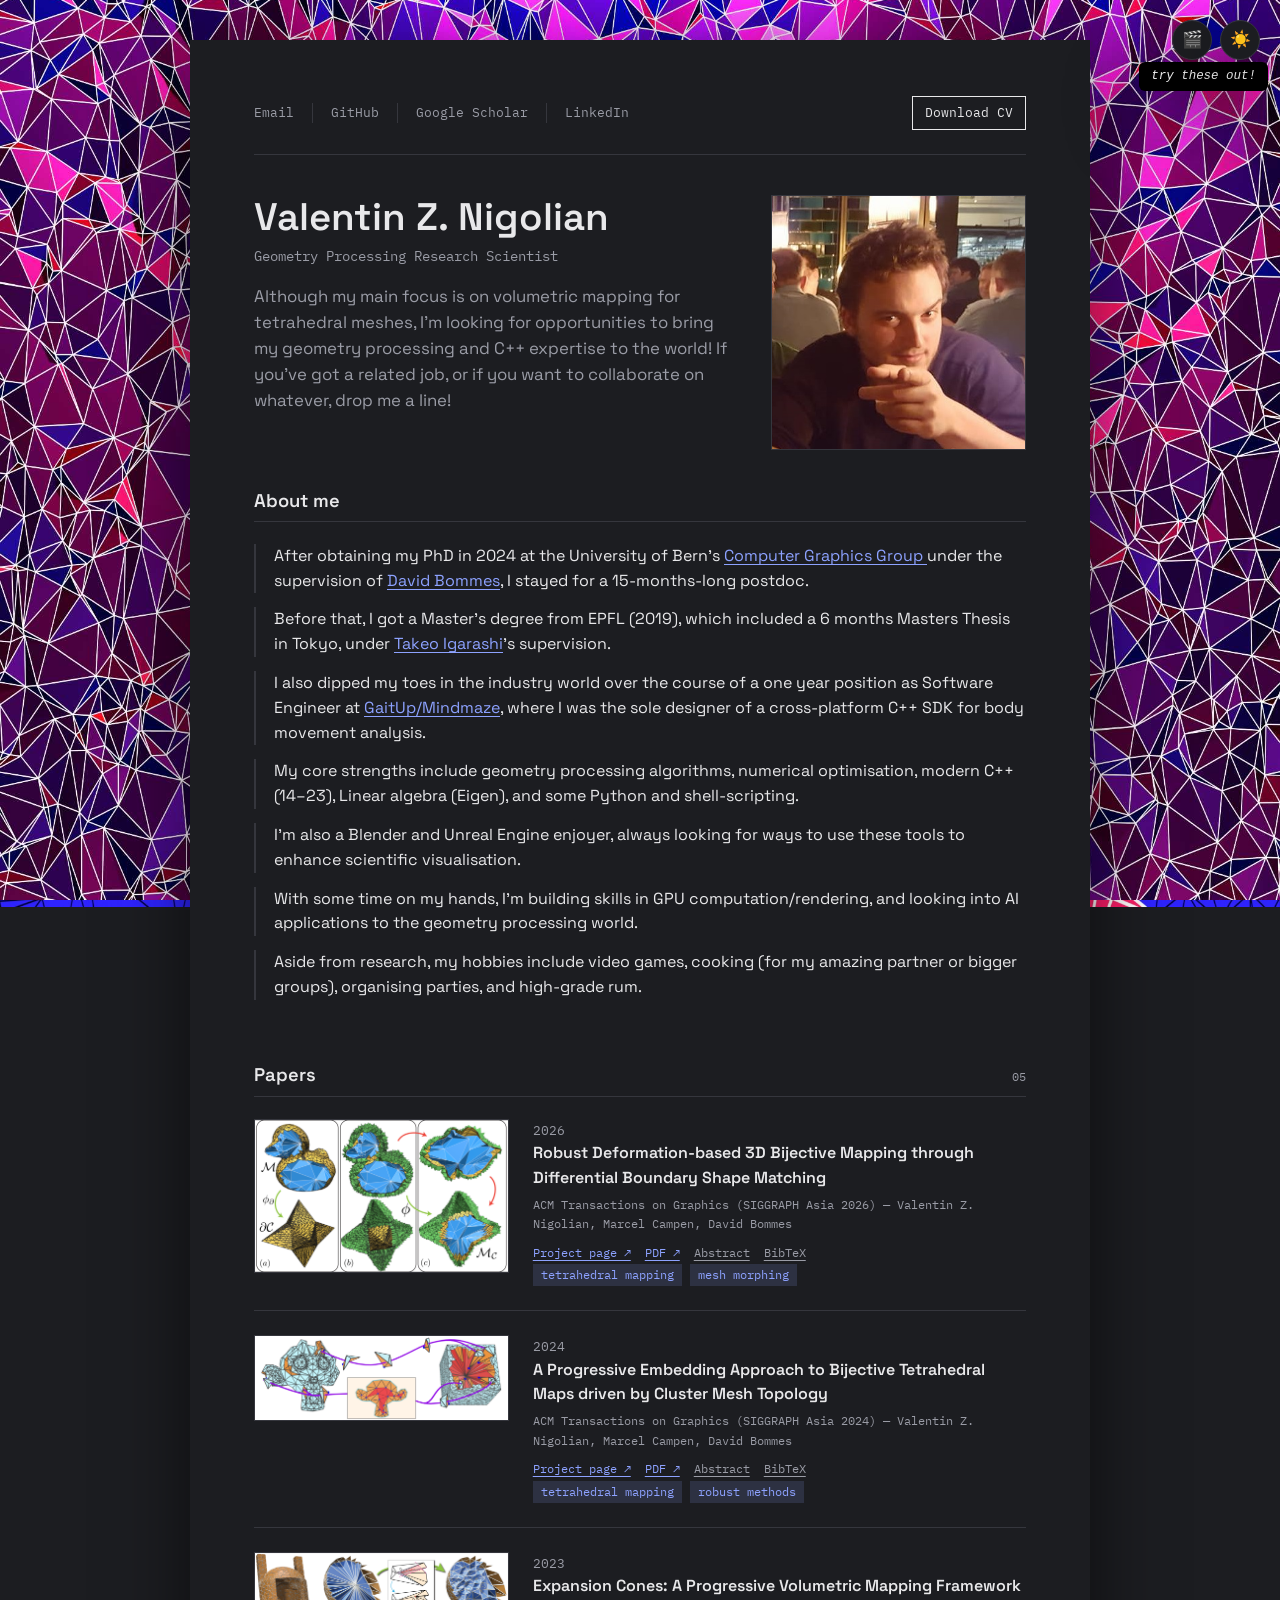
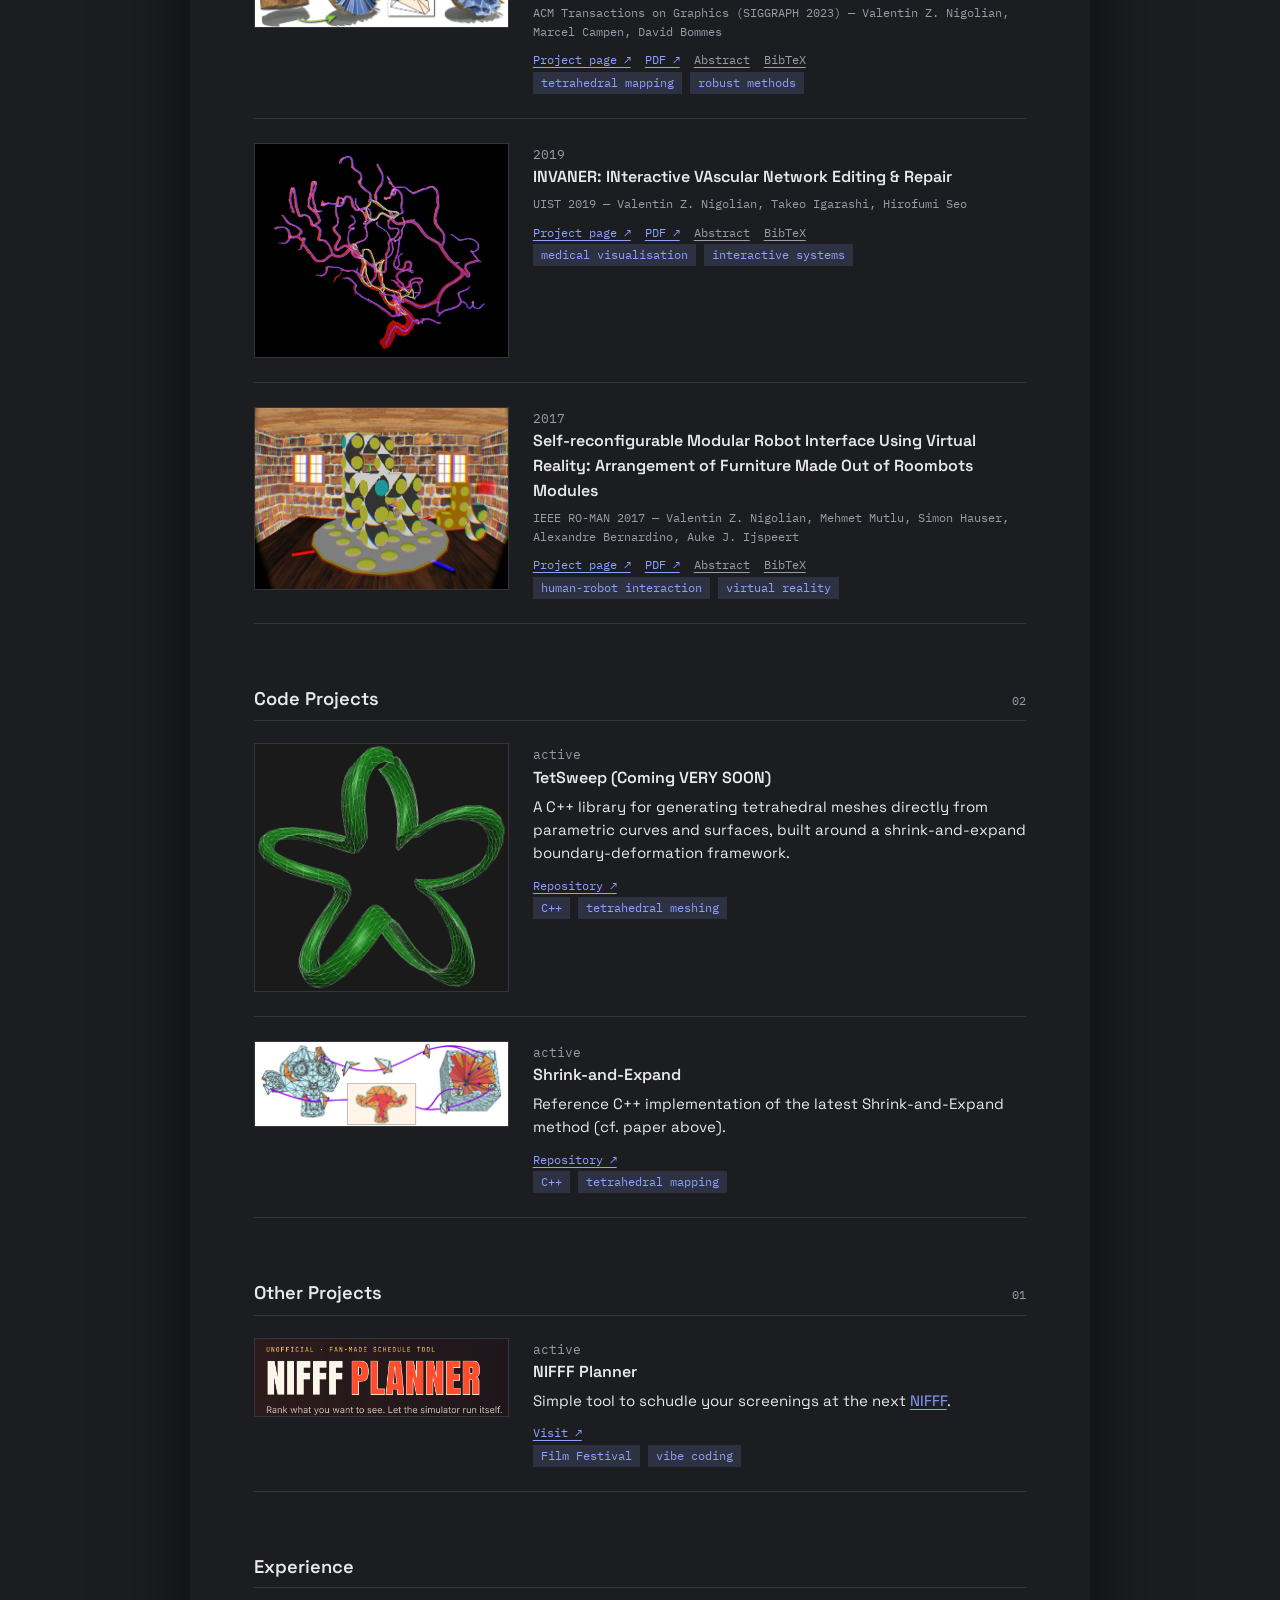
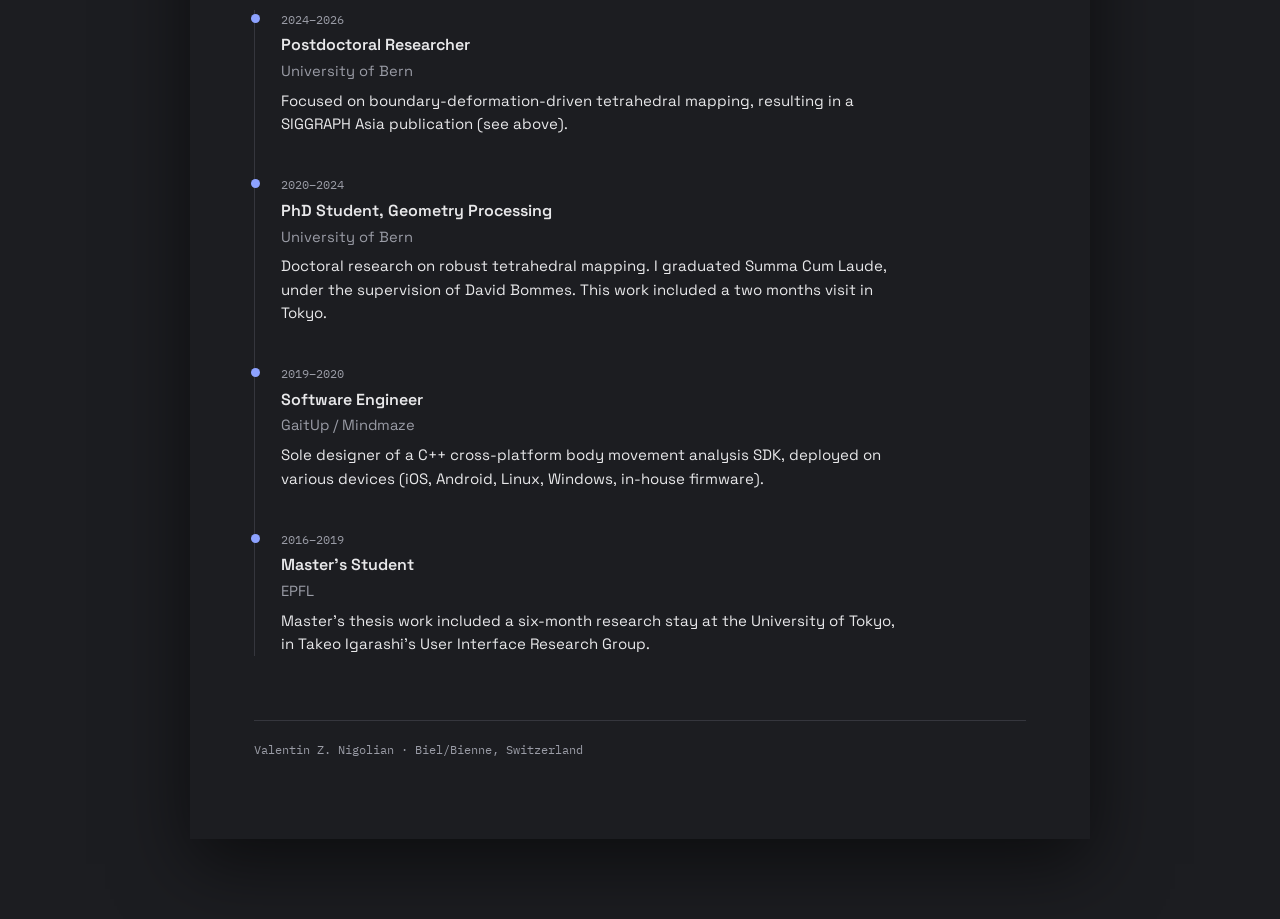
==== commit 034ac148: "added animation shenanigans" ====
--- a/index.html
+++ b/index.html
@@ -29,12 +29,23 @@
 </head>
 <body>
 
-<!-- Interactive backdrop: hidden (display:none) in "image" mode, where the
-     plain CSS background-image above shows through instead. See
-     background-live.js for the Voronoi/Delaunay logic. -->
+<!-- Interactive backdrop: hidden (display:none) in "animation" mode, where
+     the two layer divs below paint instead. See background-live.js for the
+     Voronoi/Delaunay logic. -->
 <canvas id="bg-canvas" aria-hidden="true"></canvas>
 
-<button id="bg-mode-toggle" class="theme-toggle bg-mode-toggle" type="button" aria-label="Switch backdrop mode">🖼️</button>
+<!-- Only used in "animation" mode: two stacked, scroll-scrubbed frame
+     images cross-faded between (layer B on top, its opacity is the
+     fractional part of the current scroll-to-frame position) so scrolling
+     between two adjacent frames dissolves smoothly instead of hard-cutting
+     — see updateAnimationFrame() in background-live.js. Hidden the rest of
+     the time; body's own theme background-image (styles.css) shows through
+     beneath them whenever a frame hasn't loaded yet, so there's a sane
+     fallback instead of a blank flash while frames are still loading. -->
+<div id="bg-anim-layer-a" class="bg-anim-layer" aria-hidden="true"></div>
+<div id="bg-anim-layer-b" class="bg-anim-layer" aria-hidden="true"></div>
+
+<button id="bg-mode-toggle" class="theme-toggle bg-mode-toggle" type="button" aria-label="Switch backdrop mode">🔺</button>
 <button id="theme-toggle" class="theme-toggle" type="button" aria-label="Switch between light and dark theme">🌙</button>
 
 <!-- Only shown in "voronoi" mode (see applyMode() in background-live.js),
--- a/styles.css
+++ b/styles.css
@@ -317,6 +317,29 @@
   touch-action: none;
 }
 
+/* "animation" mode's two cross-faded frame layers — see the comment on
+   these elements in index.html and updateAnimationFrame() in
+   background-live.js. Same z-index reasoning as #bg-canvas above (0, not
+   negative, so main's padding stays clickable); position: fixed keeps
+   each layer pinned to the viewport as its own element, so — unlike
+   body's background-attachment: fixed — no attachment property is needed
+   to stop it scrolling with the page. Layer B sits on top and fades in
+   over layer A as its own opacity, driven directly by scroll position. */
+.bg-anim-layer {
+  display: none;
+  position: fixed;
+  inset: 0;
+  z-index: 0;
+  background-size: cover;
+  background-position: center;
+  background-repeat: no-repeat;
+  pointer-events: none;
+}
+
+#bg-anim-layer-b {
+  opacity: 0;
+}
+
 /* ---------------------------------------------------------------------
    Top contact bar — email, links, CV, in a horizontal line above the hero
 --------------------------------------------------------------------- */
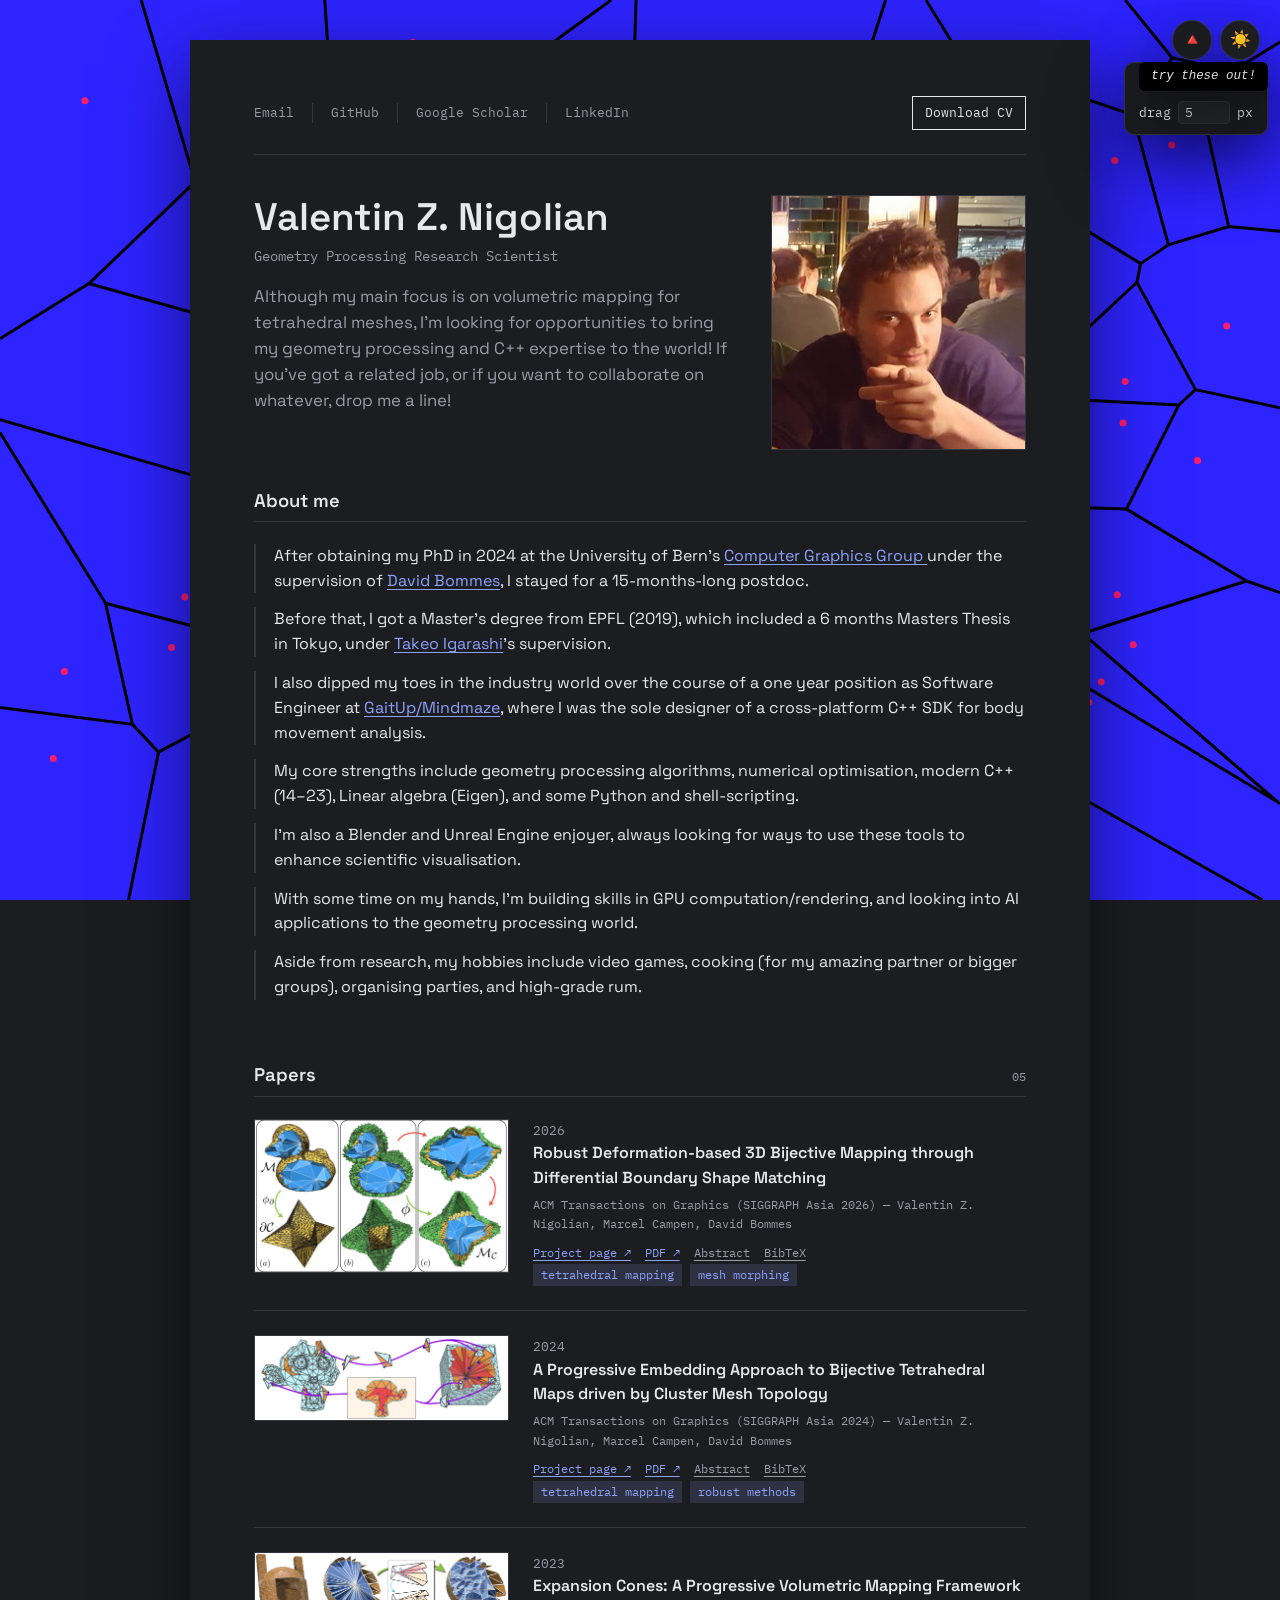
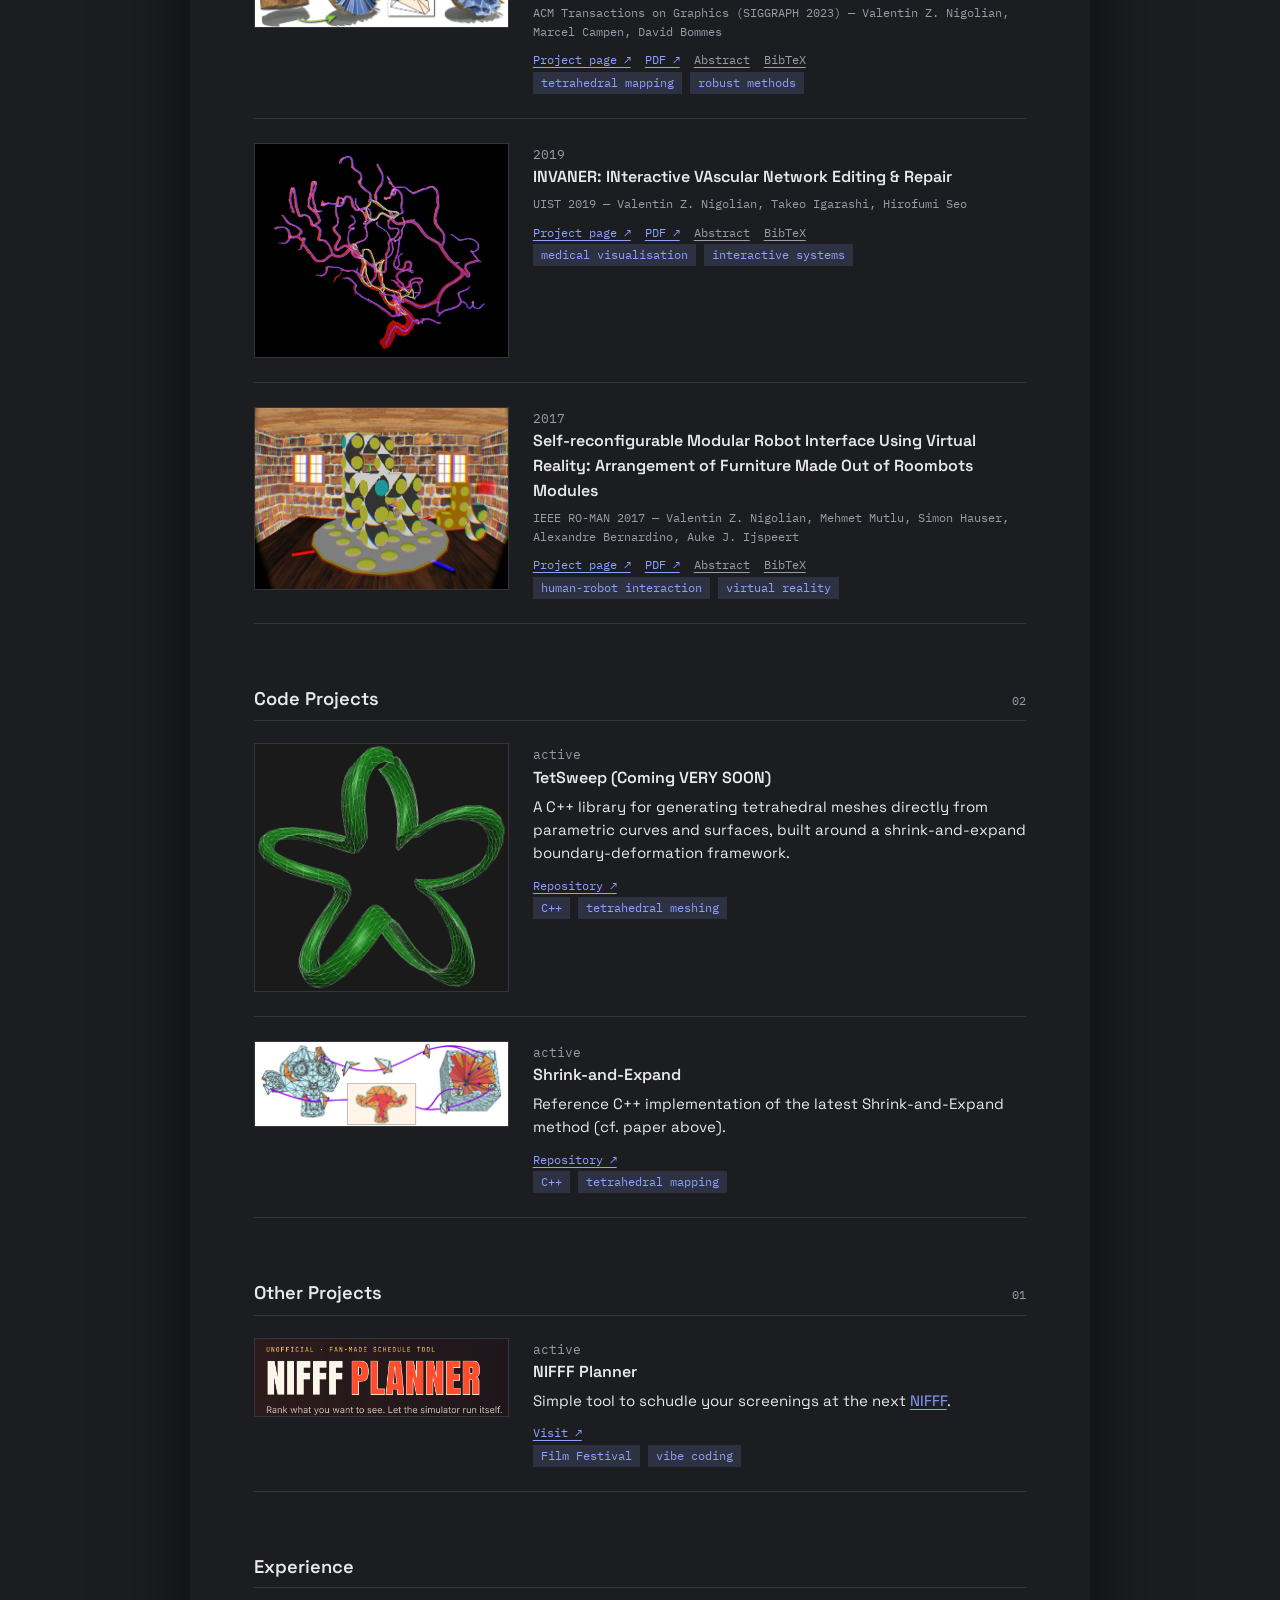
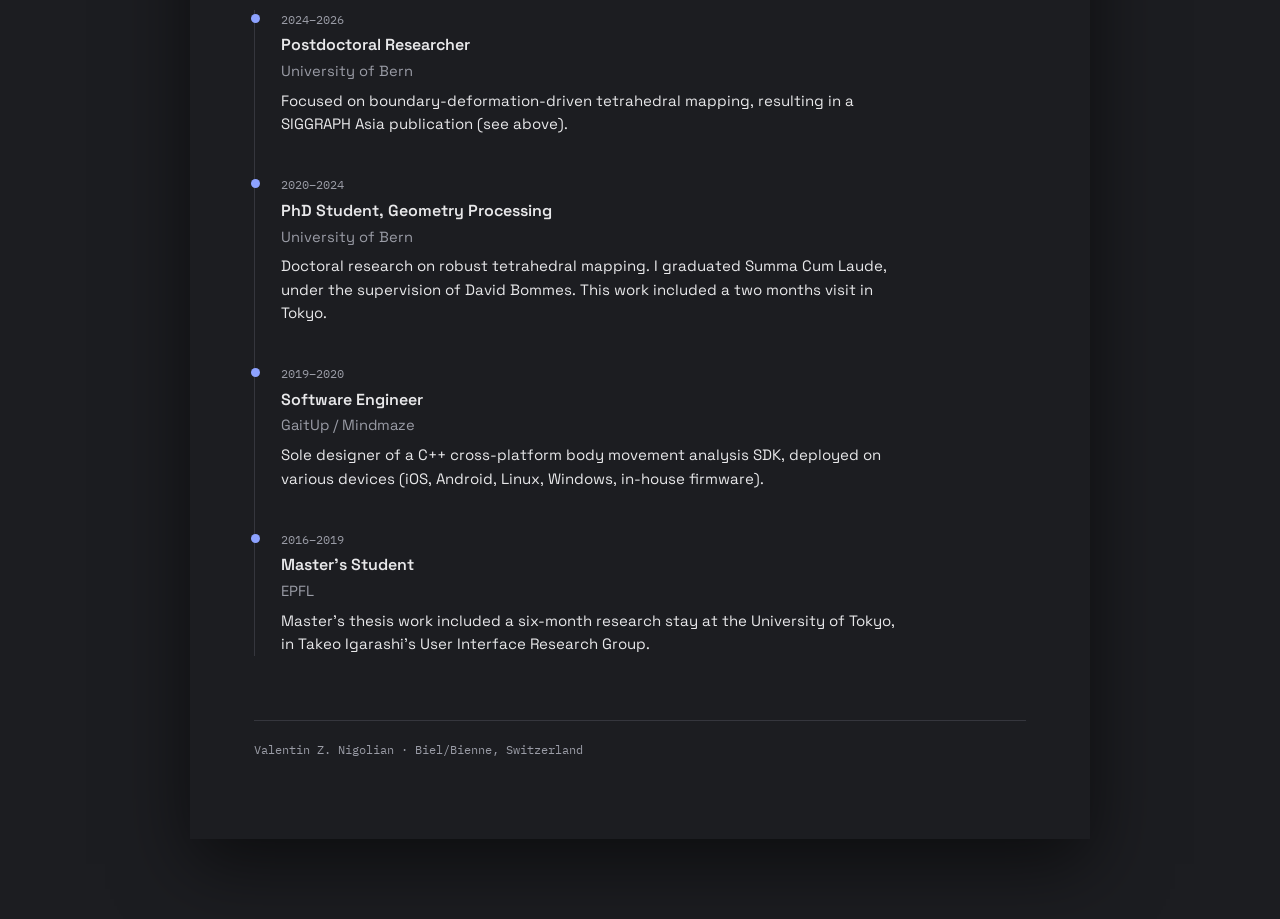
==== commit b32ab712: "fixed background flickering" ====
--- a/index.html
+++ b/index.html
@@ -24,6 +24,25 @@
   (function () {
     var saved = localStorage.getItem("theme");
     document.documentElement.dataset.theme = saved === "light" ? "light" : "dark";
+  })();
+
+  // Picks the random starting backdrop mode before first paint too (rather
+  // than leaving it to background-live.js, which only runs after the page
+  // has already been parsed and painted at least once) — and stores it on
+  // window so background-live.js reads this SAME pick instead of rolling
+  // its own, since they'd otherwise disagree. Without this, body's own
+  // static background-image always got one brief paint before the
+  // interactive backdrop (voronoi/circles canvas, or the animation layers)
+  // replaced it a beat later — visible as a ~0.1s flash of the photo on
+  // every load, even for modes that never show it at all. The
+  // html[data-bg-mode=...] rule in styles.css uses this same attribute to
+  // hide body's background-image from the very first paint for those
+  // modes. Keep this array in sync with MODES in background-live.js.
+  (function () {
+    var MODES = ["voronoi", "circles", "animation"];
+    var mode = MODES[Math.floor(Math.random() * MODES.length)];
+    window.__initialBgMode = mode;
+    document.documentElement.dataset.bgMode = mode;
   })();
 </script>
 </head>
--- a/styles.css
+++ b/styles.css
@@ -88,6 +88,20 @@
   background-repeat: no-repeat;
 }
 
+/* The inline script in index.html's <head> picks the random starting
+   backdrop mode before first paint and stores it as html[data-bg-mode].
+   "voronoi"/"circles" fully replace body's background with the canvas the
+   moment background-live.js runs (see #bg-canvas below) — but that's a
+   beat after the page's first paint, so without this rule body's own
+   static photo would still get one visible frame first. Hiding it here,
+   keyed off the same attribute, means that frame never happens. Left
+   alone for "animation": there, body's photo is the deliberate fallback
+   while frames are loading, so it should keep showing at first paint. */
+html[data-bg-mode="voronoi"] body,
+html[data-bg-mode="circles"] body {
+  background-image: none;
+}
+
 img {
   max-width: 100%;
   display: block;
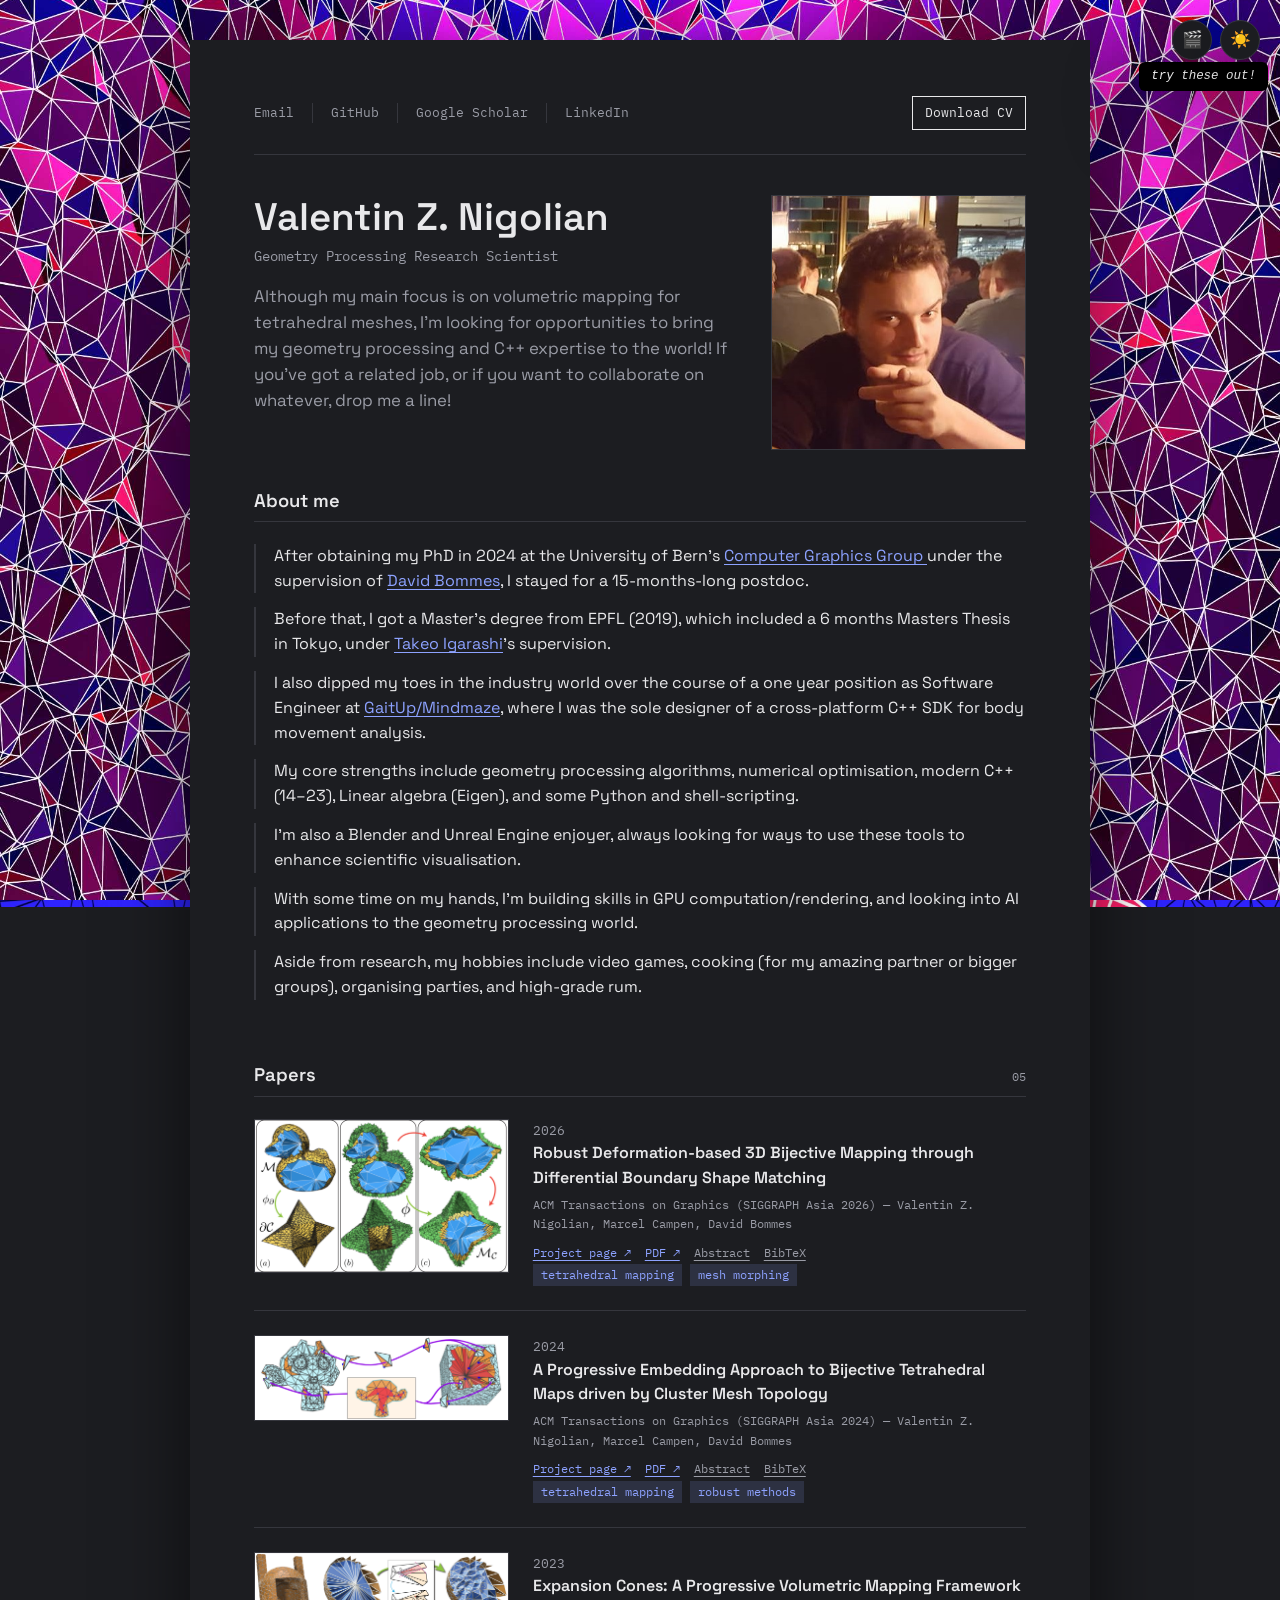
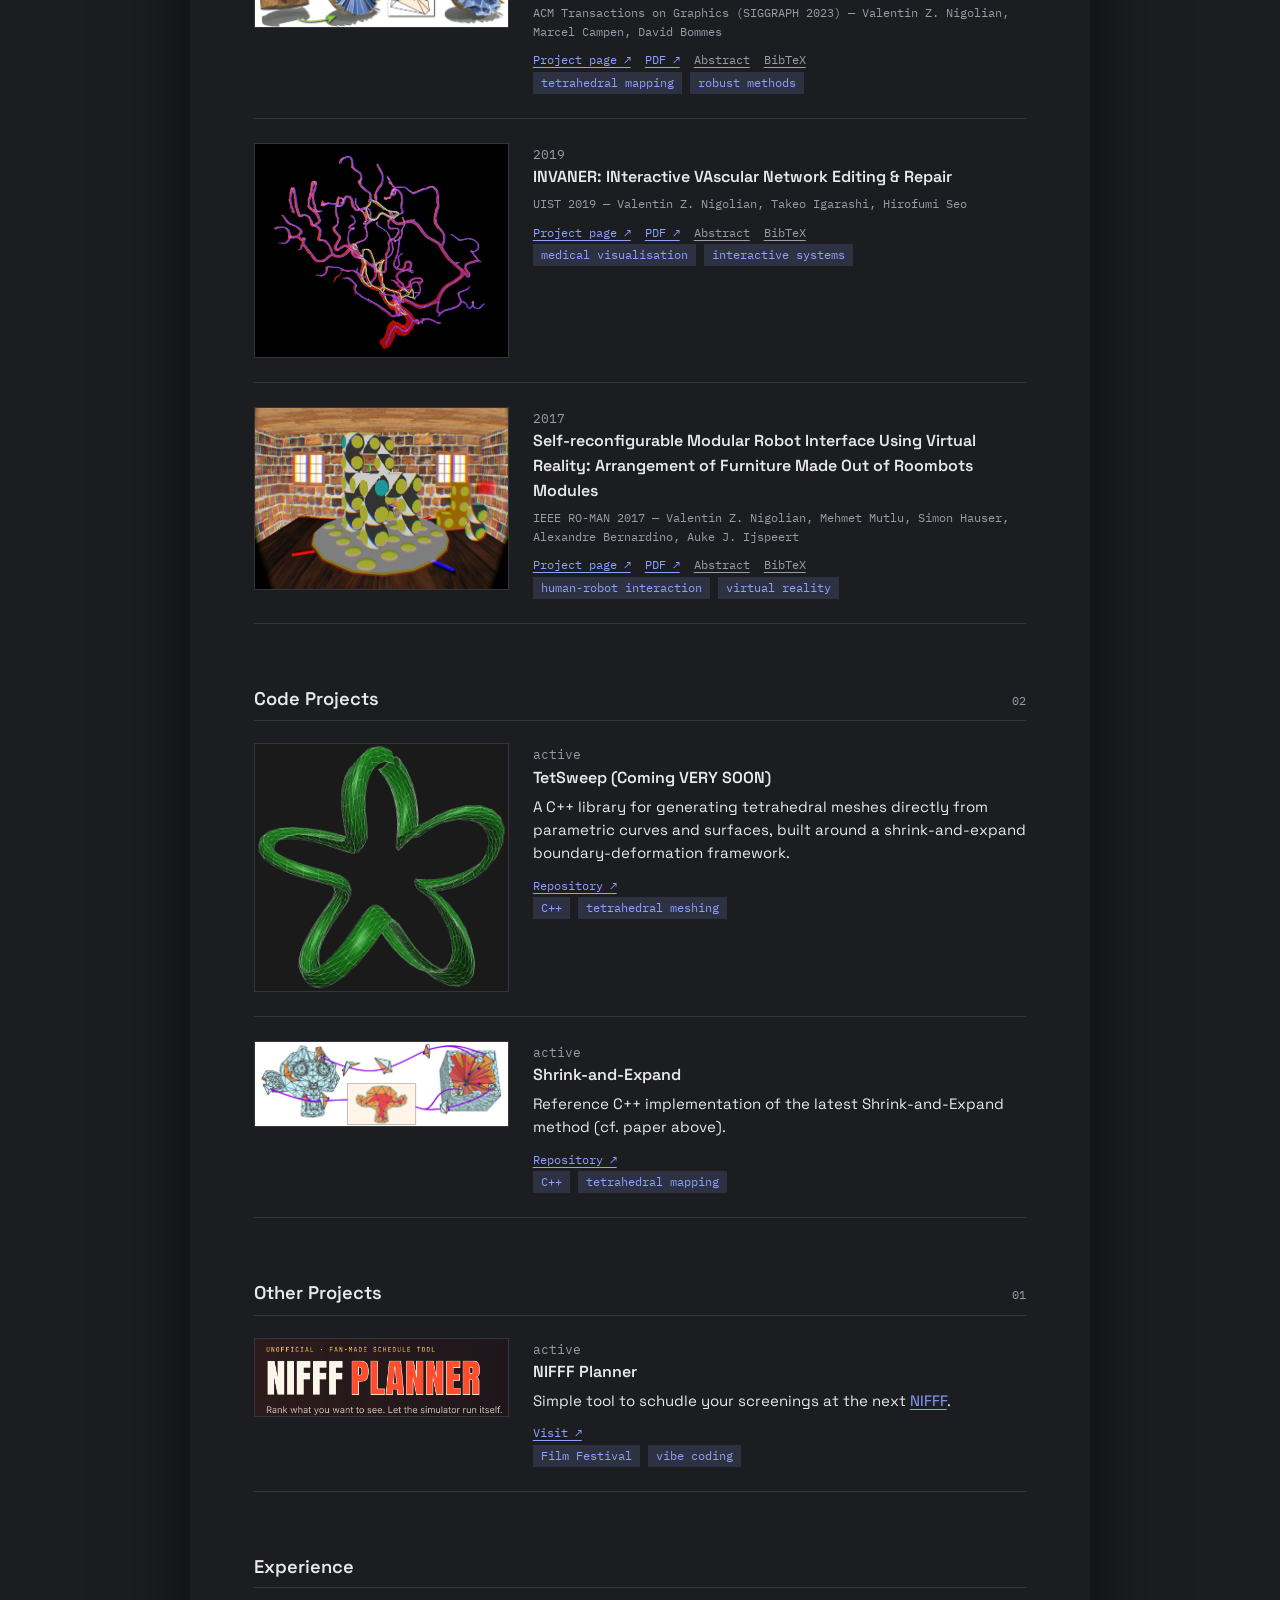
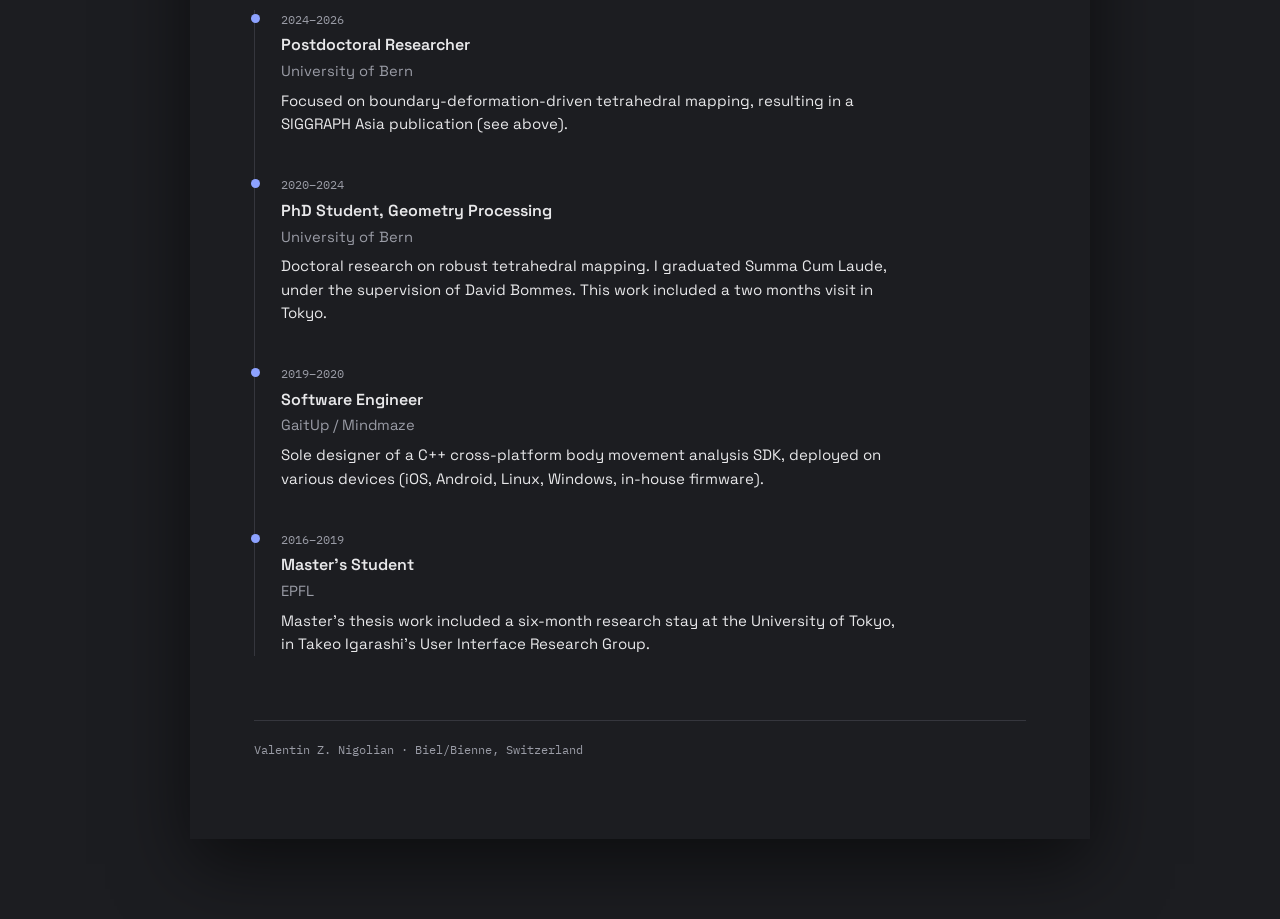
==== commit 7cbd9139: "linked with goatcounter" ====
--- a/index.html
+++ b/index.html
@@ -45,6 +45,9 @@
     document.documentElement.dataset.bgMode = mode;
   })();
 </script>
+
+<script data-goatcounter="https://vnigolian.goatcounter.com/count"
+        async src="//gc.zgo.at/count.js"></script>
 </head>
 <body>
 
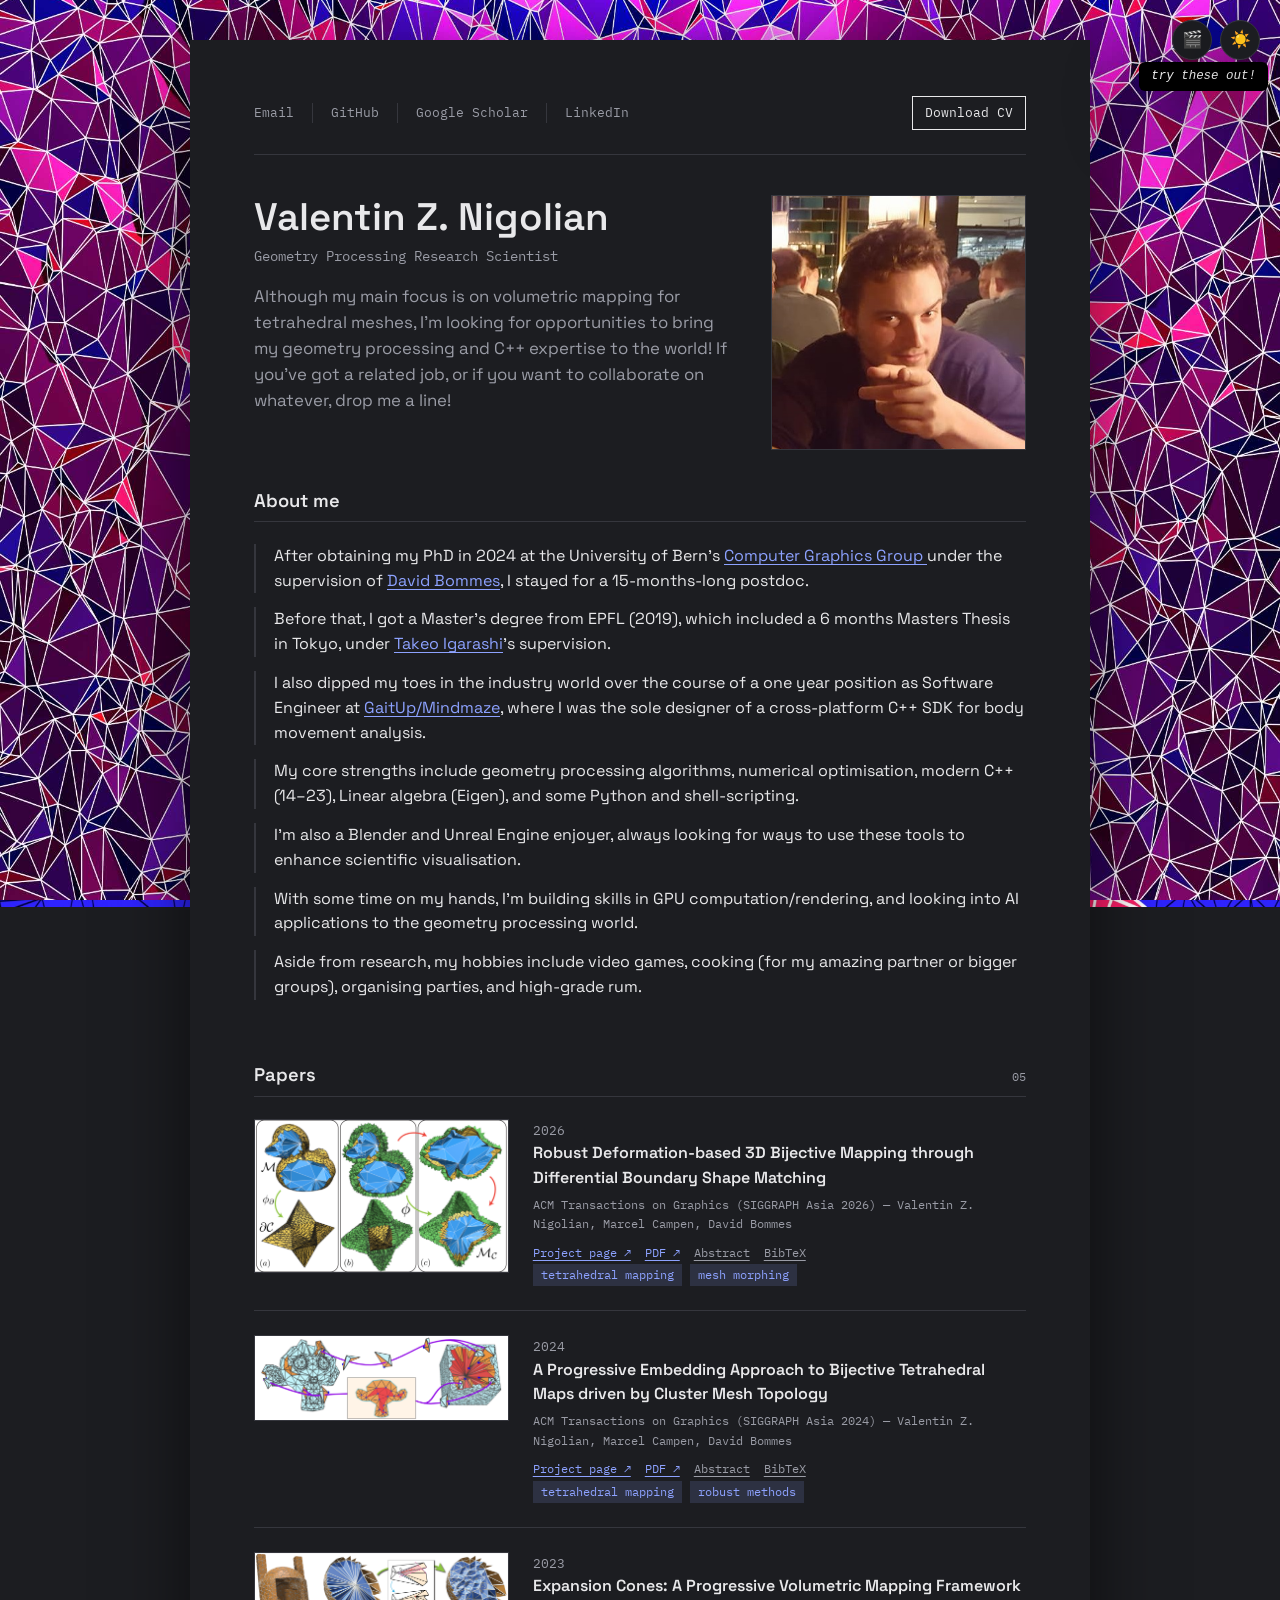
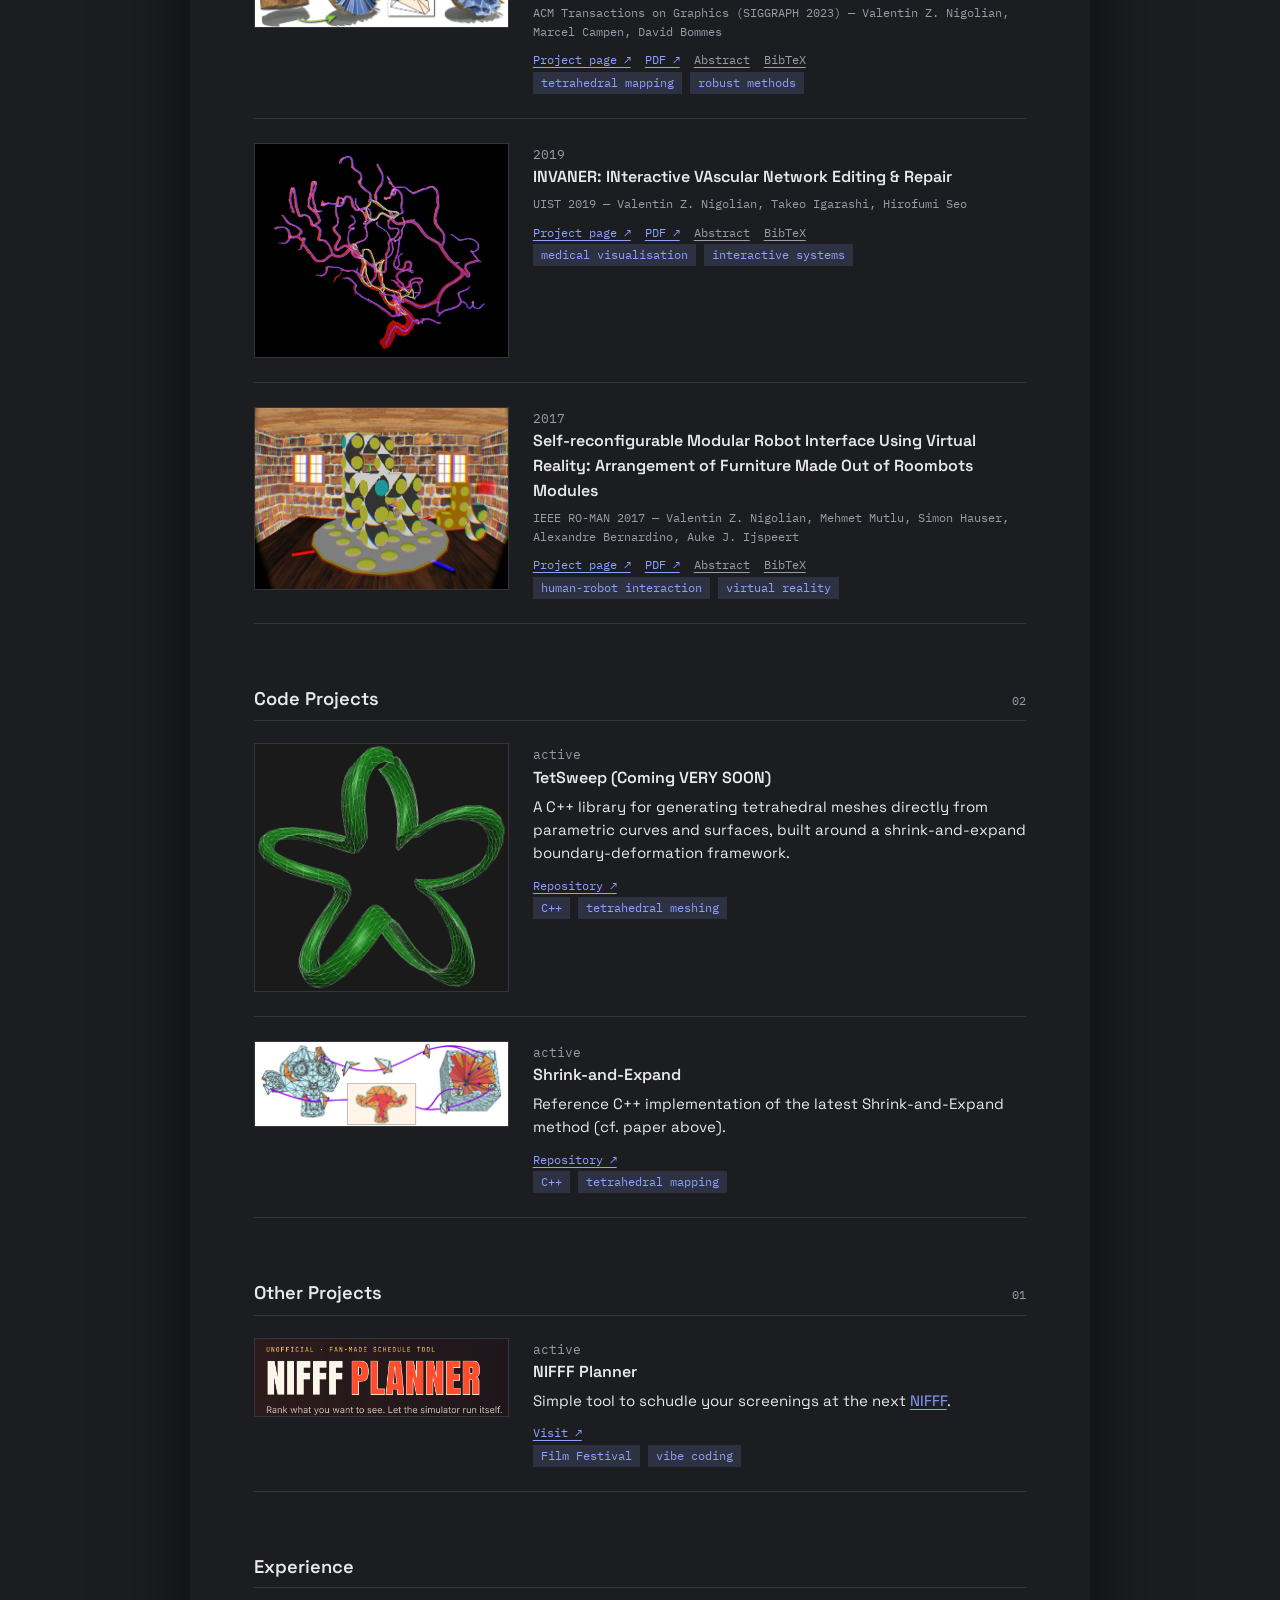
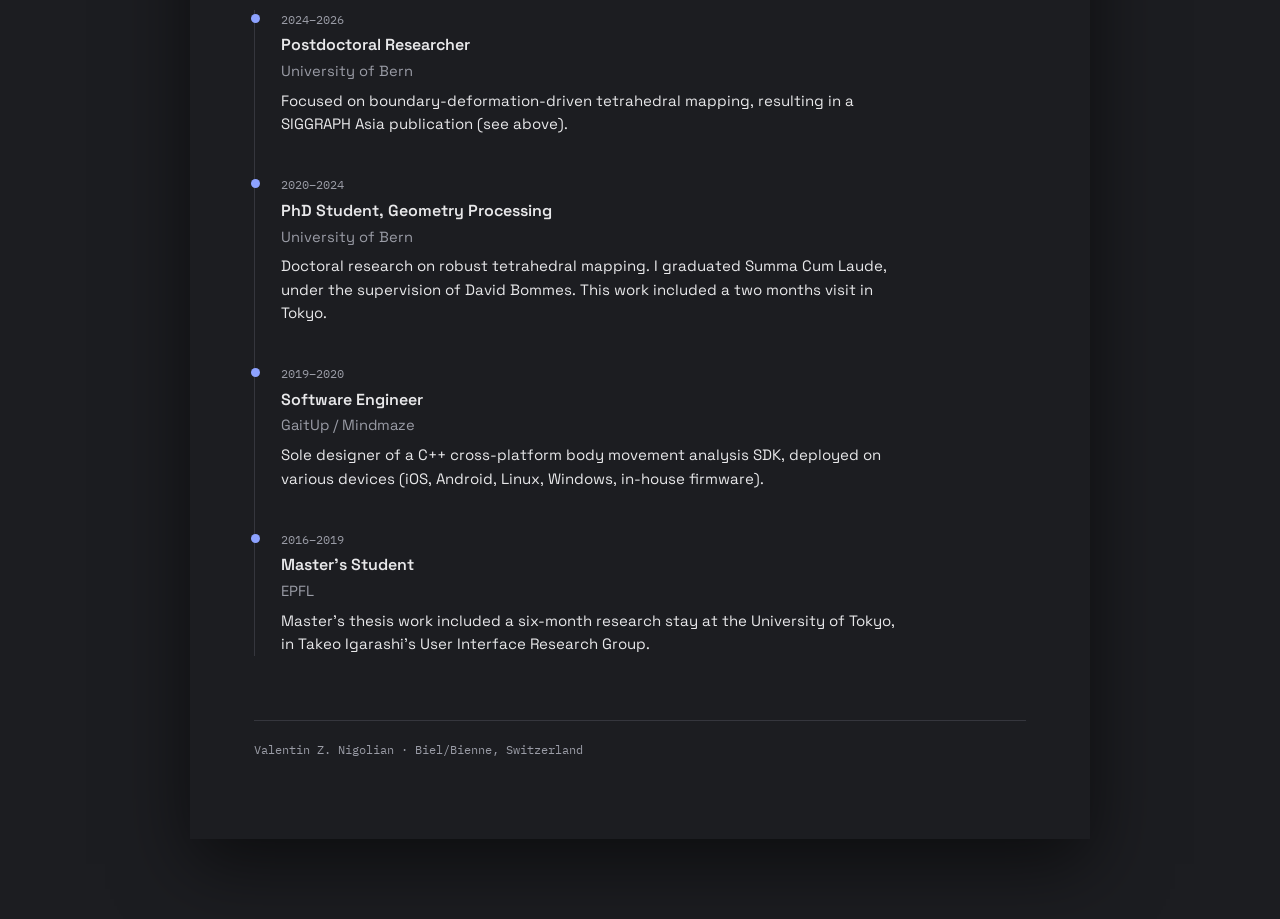
==== commit c5dccea6: "now animation bg by default, improve interface for mobile, improved hints management" ====
--- a/index.html
+++ b/index.html
@@ -26,28 +26,21 @@
     document.documentElement.dataset.theme = saved === "light" ? "light" : "dark";
   })();
 
-  // Picks the random starting backdrop mode before first paint too (rather
-  // than leaving it to background-live.js, which only runs after the page
-  // has already been parsed and painted at least once) — and stores it on
-  // window so background-live.js reads this SAME pick instead of rolling
-  // its own, since they'd otherwise disagree. Without this, body's own
-  // static background-image always got one brief paint before the
-  // interactive backdrop (voronoi/circles canvas, or the animation layers)
-  // replaced it a beat later — visible as a ~0.1s flash of the photo on
-  // every load, even for modes that never show it at all. The
-  // html[data-bg-mode=...] rule in styles.css uses this same attribute to
-  // hide body's background-image from the very first paint for those
-  // modes. Keep this array in sync with MODES in background-live.js.
+  // Sets the starting backdrop mode ("animation", always) before first
+  // paint too (rather than leaving it to background-live.js, which only
+  // runs after the page has already been parsed and painted at least
+  // once) — and stores it on window so background-live.js reads this SAME
+  // value instead of hardcoding its own copy. The html[data-bg-mode=...]
+  // rule in styles.css uses this same attribute to hide body's static
+  // background-image from the very first paint for voronoi/circles, in
+  // case the mode is later switched to one of those before this script's
+  // own first draw — animation mode itself deliberately leaves body's
+  // photo showing, as its own loading-fallback.
   (function () {
-    var MODES = ["voronoi", "circles", "animation"];
-    var mode = MODES[Math.floor(Math.random() * MODES.length)];
-    window.__initialBgMode = mode;
-    document.documentElement.dataset.bgMode = mode;
+    window.__initialBgMode = "animation";
+    document.documentElement.dataset.bgMode = "animation";
   })();
 </script>
-
-<script data-goatcounter="https://vnigolian.goatcounter.com/count"
-        async src="//gc.zgo.at/count.js"></script>
 </head>
 <body>
 
@@ -97,11 +90,26 @@
   </label>
 </div>
 
-<!-- Nudge sitting just below the two corner buttons above; blinks slowly
-     until either button is used, then disappears (and stays hidden, via
-     localStorage). See dismissHint() in background-live.js. -->
+<!-- Three-stage hint, entirely in-memory (see the hintStage state machine
+     in background-live.js) — always starts here on every reload, hard or
+     soft, nothing persisted:
+       1. This one ("try these out!"), sitting just below the two corner
+          buttons, blinking slowly.
+       2. Once either corner button has actually been used, this one hides
+          and #bg-click-hint below takes over instead (only actually shown
+          while in "voronoi"/"circles" mode though, since "animation"
+          doesn't respond to clicking the backdrop at all).
+       3. Once the backdrop itself has been clicked at least once, that one
+          disappears too, for the rest of this visit. -->
 <div id="bg-hint" class="bg-hint" aria-hidden="true">
   <div class="bg-hint-box">try these out!</div>
+</div>
+
+<!-- Stage 2 of the hint above — sitting to the LEFT of the two corner
+     buttons instead of below them. See updateHintVisibility() in
+     background-live.js. -->
+<div id="bg-click-hint" class="bg-click-hint" aria-hidden="true" hidden>
+  <div class="bg-click-hint-box">click anywhere on the background!</div>
 </div>
 
 <main>
--- a/styles.css
+++ b/styles.css
@@ -170,10 +170,20 @@
 }
 
 /* ---------------------------------------------------------------------
-   Theme toggle — fixed corner button, dark is the default theme
+   Theme toggle — corner button, dark is the default theme.
+
+   position: absolute rather than fixed (also true of .bg-controls-panel,
+   .bg-hint and .bg-click-hint below) — scrolls away with the rest of the
+   page instead of staying pinned to the viewport. On a phone-sized
+   screen a pinned button/hint sits on top of the content underneath it
+   for the entire scroll, which is much more of a nuisance than on
+   desktop; scrolling it away with the page (it's only ever needed near
+   the top anyway, right when the backdrop is first seen) avoids that.
+   The backdrop itself (#bg-canvas, .bg-anim-layer) stays position: fixed
+   — only this UI chrome moves.
 --------------------------------------------------------------------- */
 .theme-toggle {
-  position: fixed;
+  position: absolute;
   top: 20px;
   right: 20px;
   z-index: 10;
@@ -210,7 +220,7 @@
    switching mode requires clicking a button, which already dismisses the
    hint for good). */
 .bg-controls-panel {
-  position: fixed;
+  position: absolute;
   top: 62px;
   right: 12px;
   z-index: 9;
@@ -263,9 +273,9 @@
 /* "try these out!" nudge, sitting right below the two corner buttons.
    Pure decoration (pointer-events is off so it never blocks a click) —
    blinks slowly to draw the eye until either button is used, then just
-   disappears — see dismissHint() in background-live.js. */
+   disappears — see advanceHintTo() in background-live.js. */
 .bg-hint {
-  position: fixed;
+  position: absolute;
   top: 62px;
   right: 12px;
   z-index: 9;
@@ -303,6 +313,48 @@
   50% {
     opacity: 0.3;
   }
+}
+
+/* Persistent "click anywhere..." reminder — see updateClickHint() in
+   background-live.js. Unlike .bg-hint above (which nudges once, below the
+   buttons, then vanishes for good), this one sticks around for as long as
+   a click-driven mode ("voronoi"/"circles") stays active, sitting to the
+   LEFT of the two corner buttons instead. Only "right" is set (no width),
+   so it hugs the buttons and grows further left as needed for the text —
+   same reasoning as .theme-toggle/.bg-mode-toggle being corner-anchored. */
+.bg-click-hint {
+  position: absolute;
+  top: 20px;
+  right: 116px;
+  z-index: 9;
+  height: 40px;
+  display: flex;
+  align-items: center;
+  pointer-events: none;
+}
+
+.bg-click-hint[hidden] {
+  display: none;
+}
+
+.bg-click-hint-box {
+  padding: 5px 12px;
+  border-radius: 6px;
+  font-family: var(--font-mono);
+  font-size: 0.78rem;
+  font-style: italic;
+  white-space: nowrap;
+  /* Same literal black/white treatment as .bg-hint-box, for the same
+     reason: needs to pop against whichever colorful backdrop is behind it
+     in either theme. */
+  background: #000;
+  color: #fff;
+  box-shadow: var(--content-shadow);
+}
+
+:root[data-theme="light"] .bg-click-hint-box {
+  background: #fff;
+  color: #000;
 }
 
 /* ---------------------------------------------------------------------
